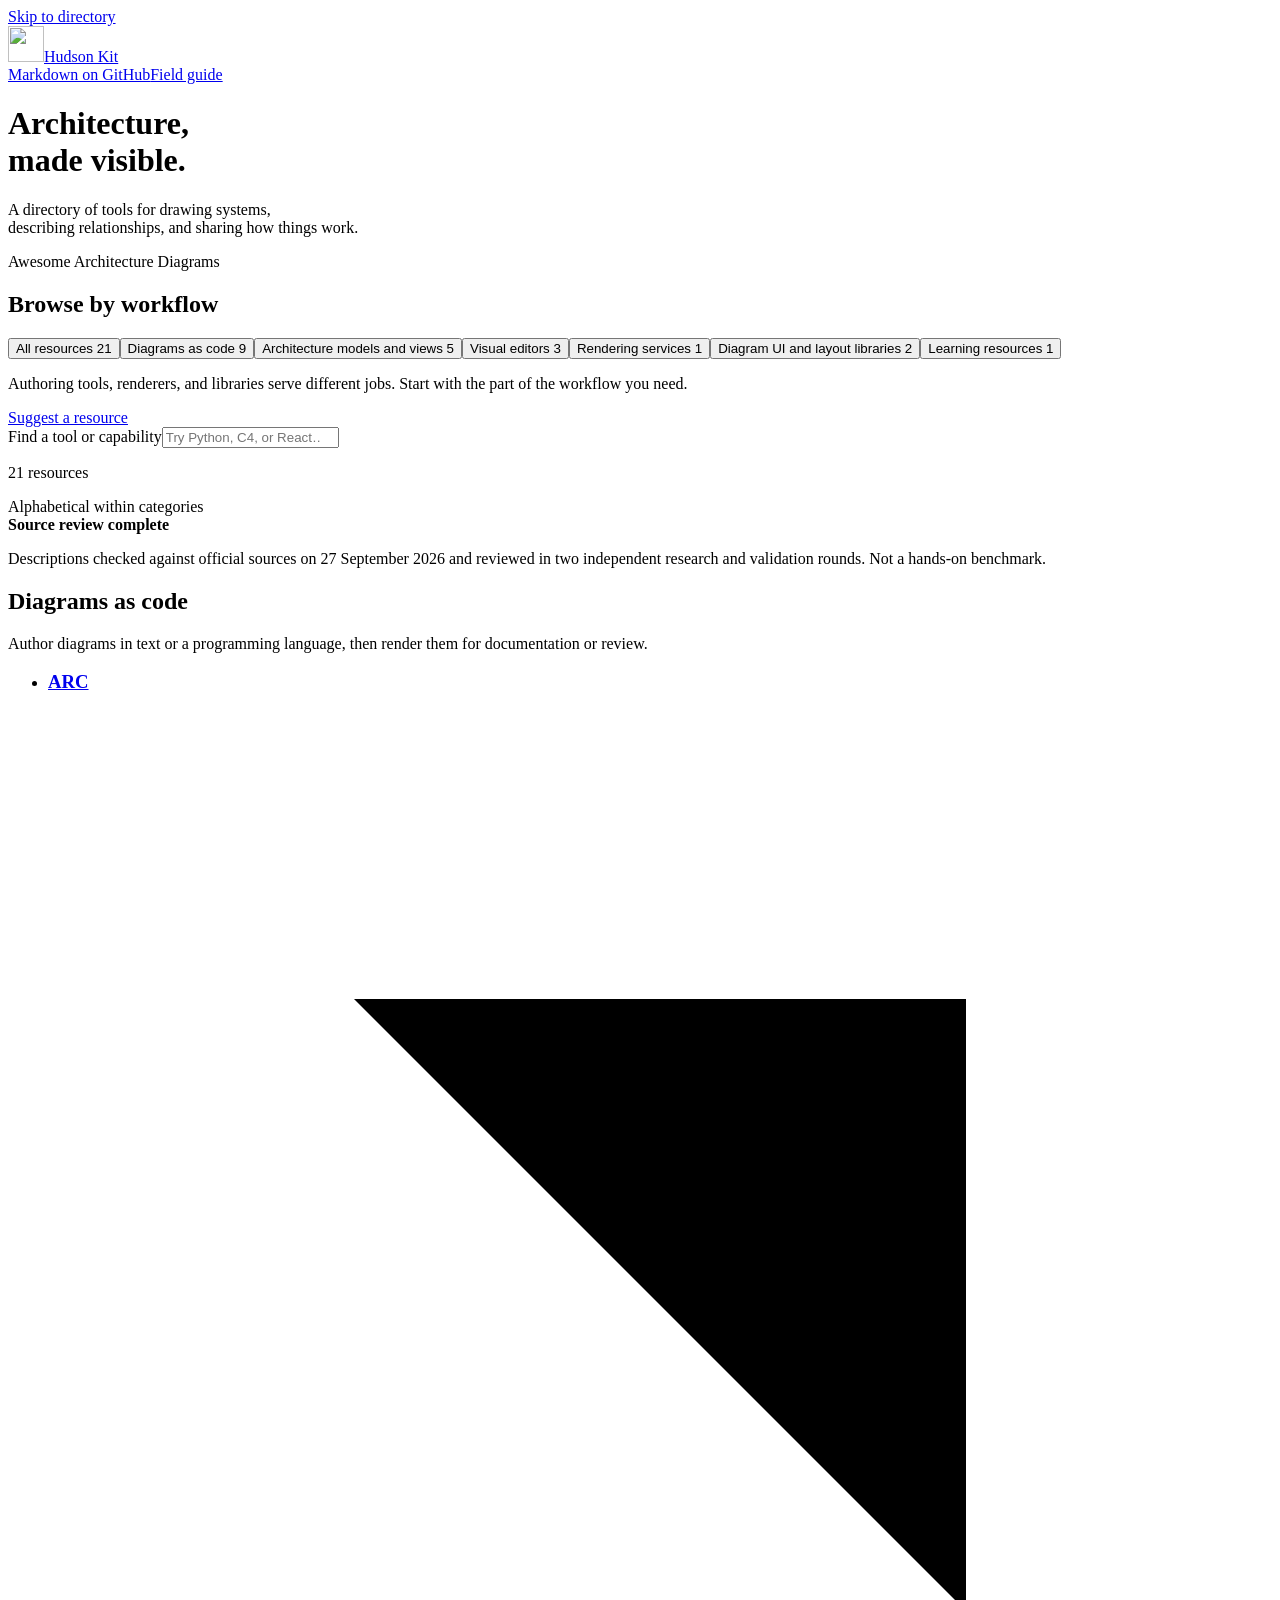
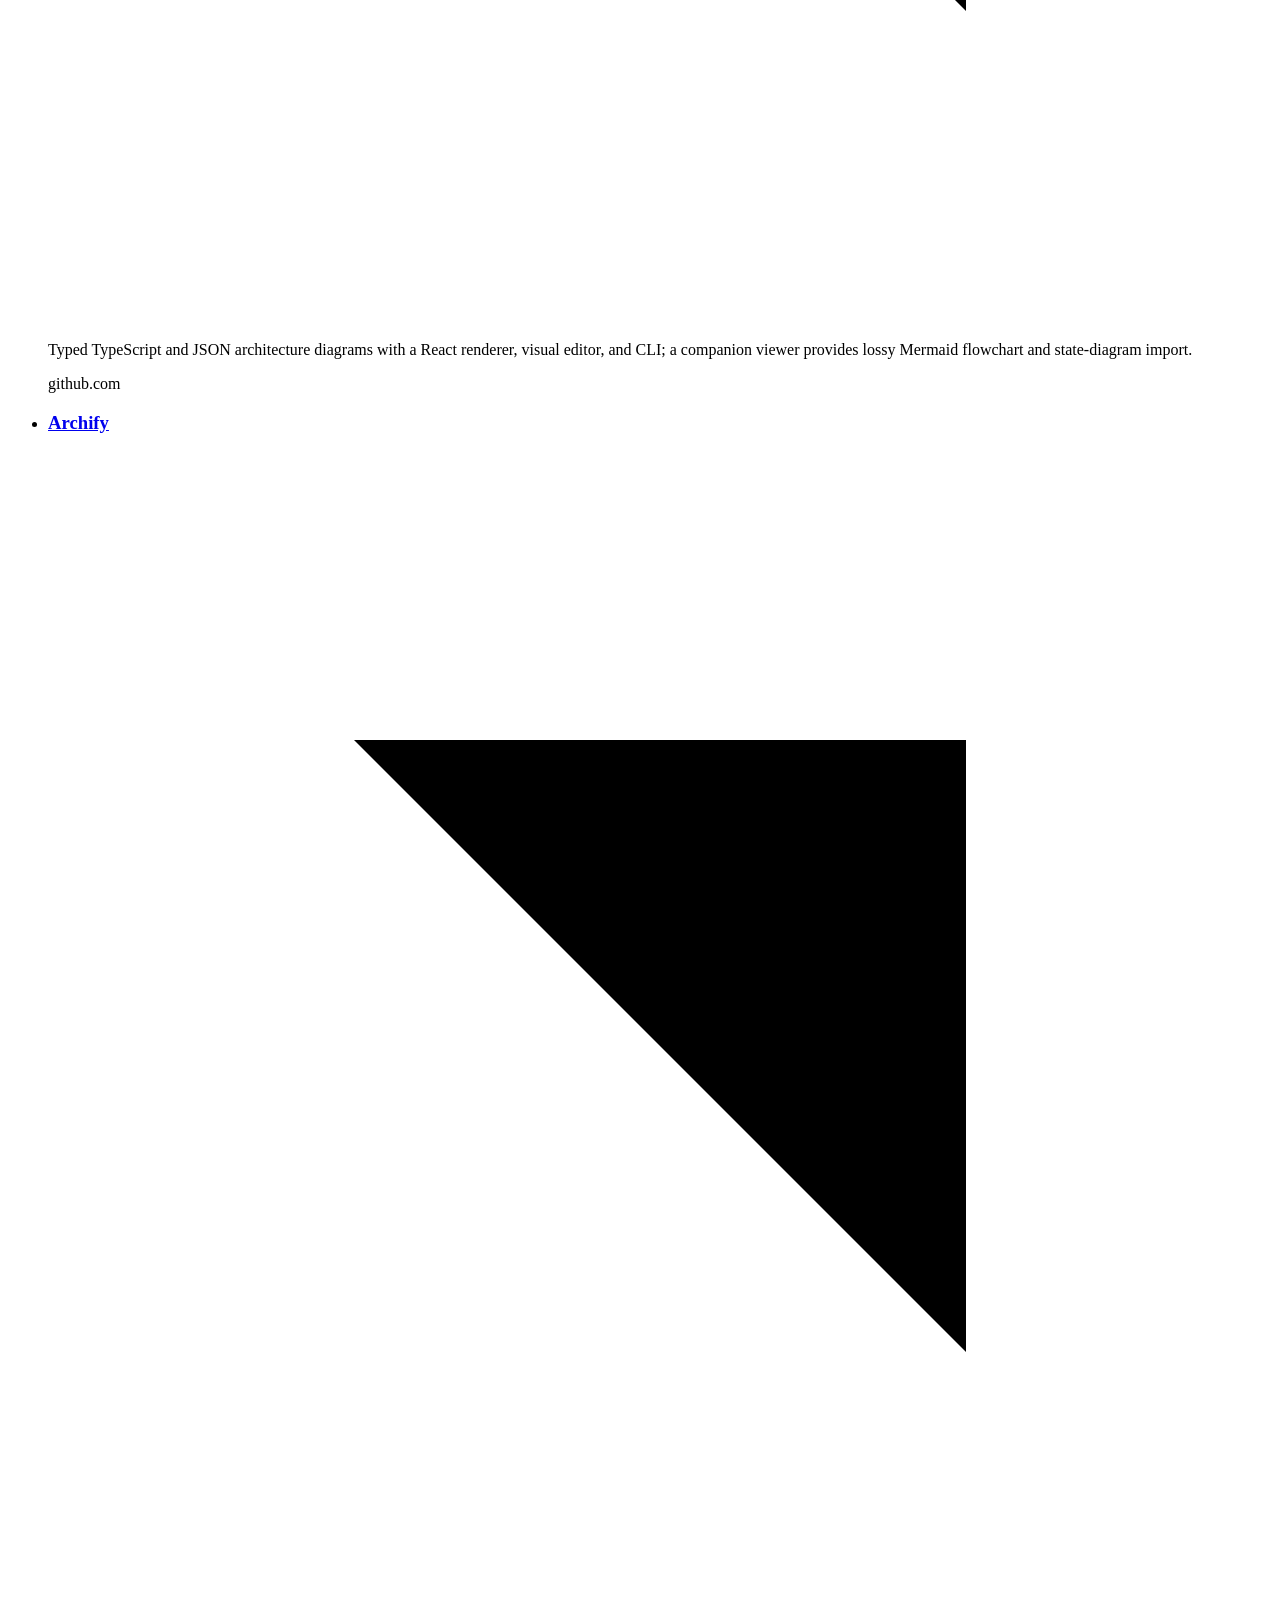
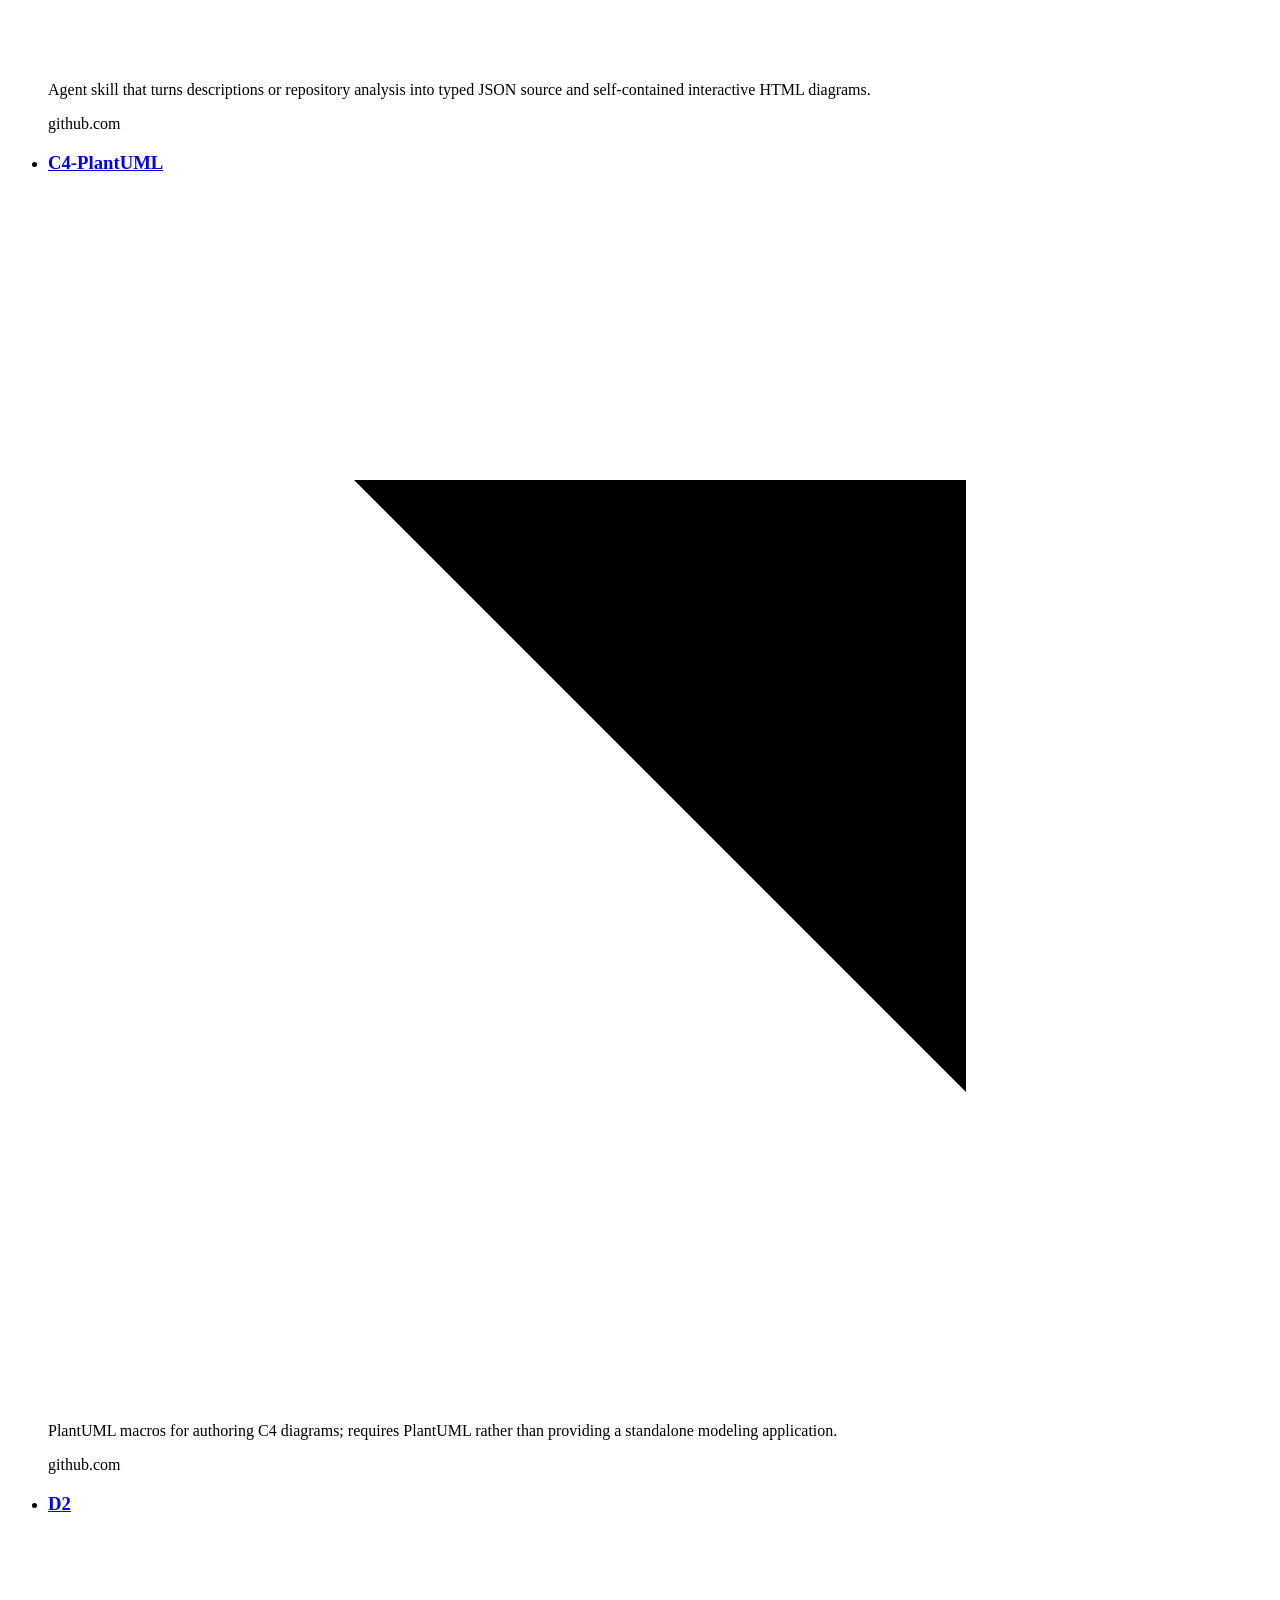
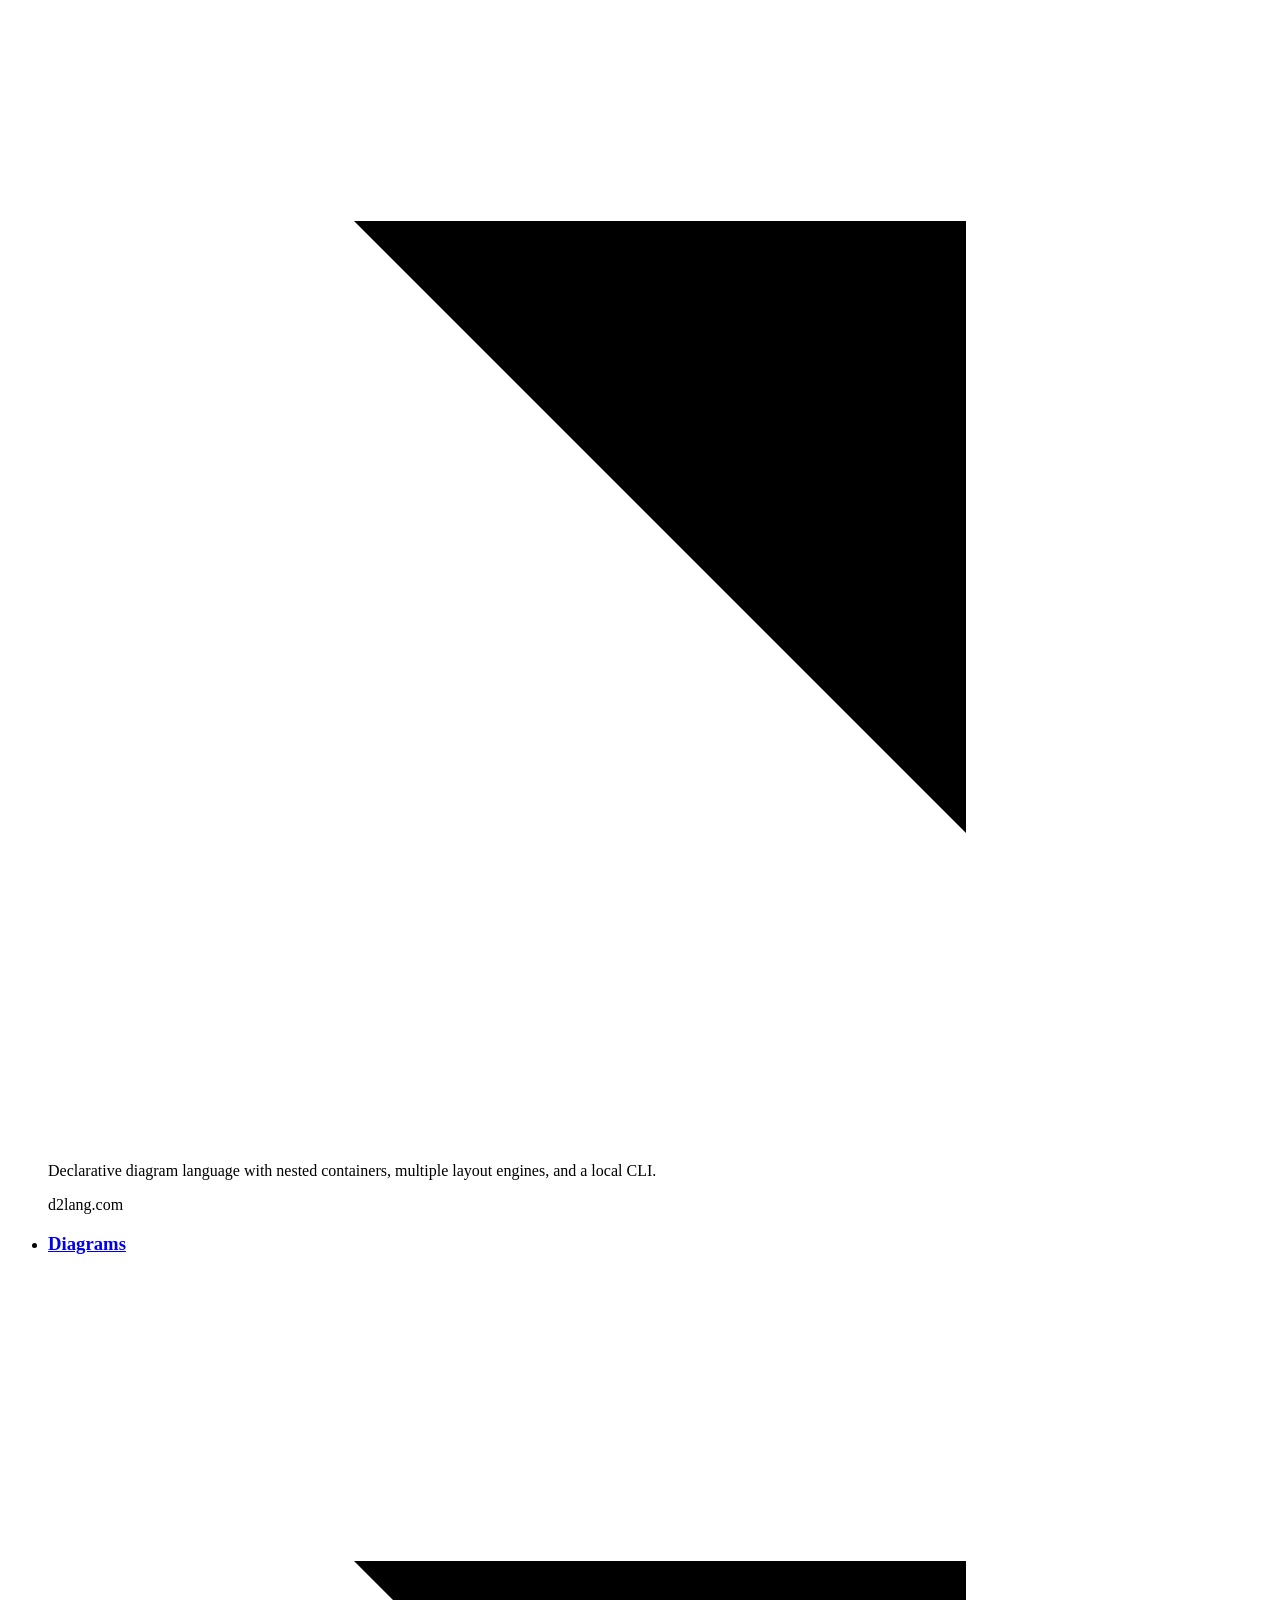
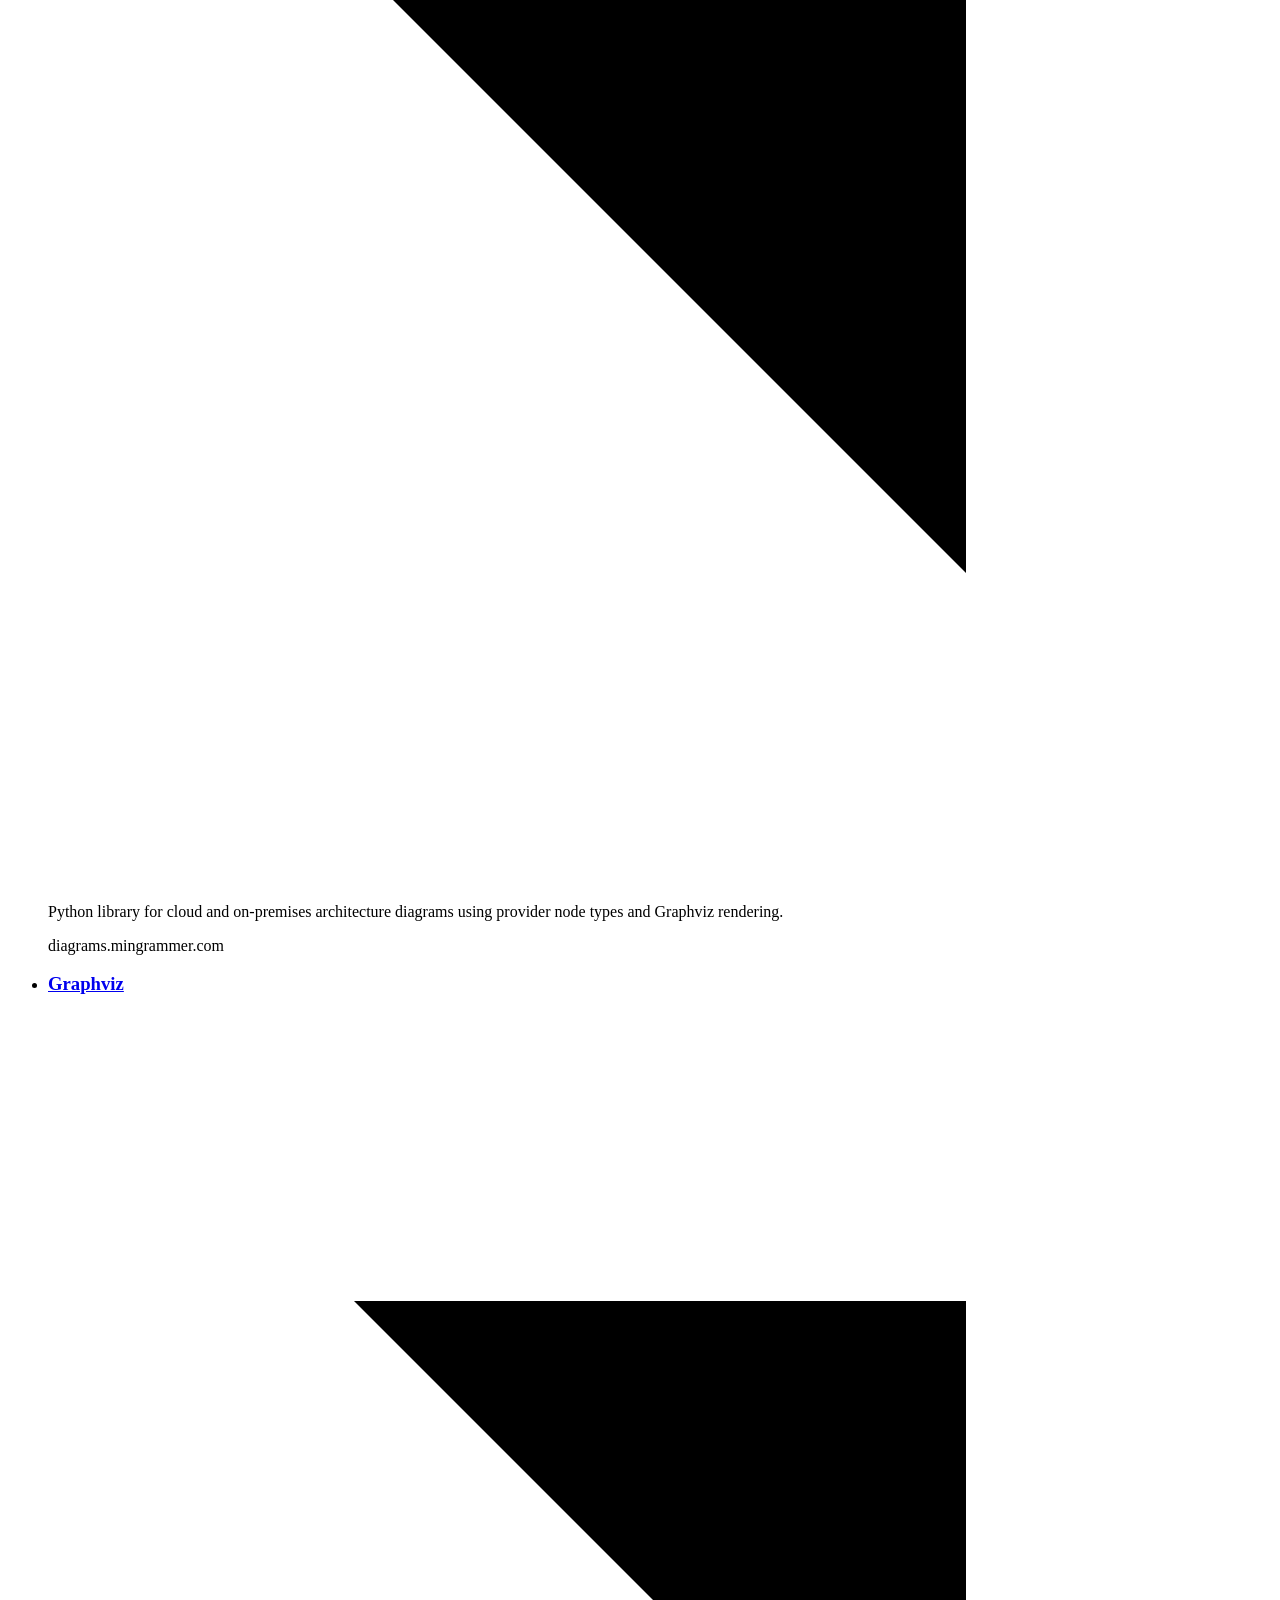
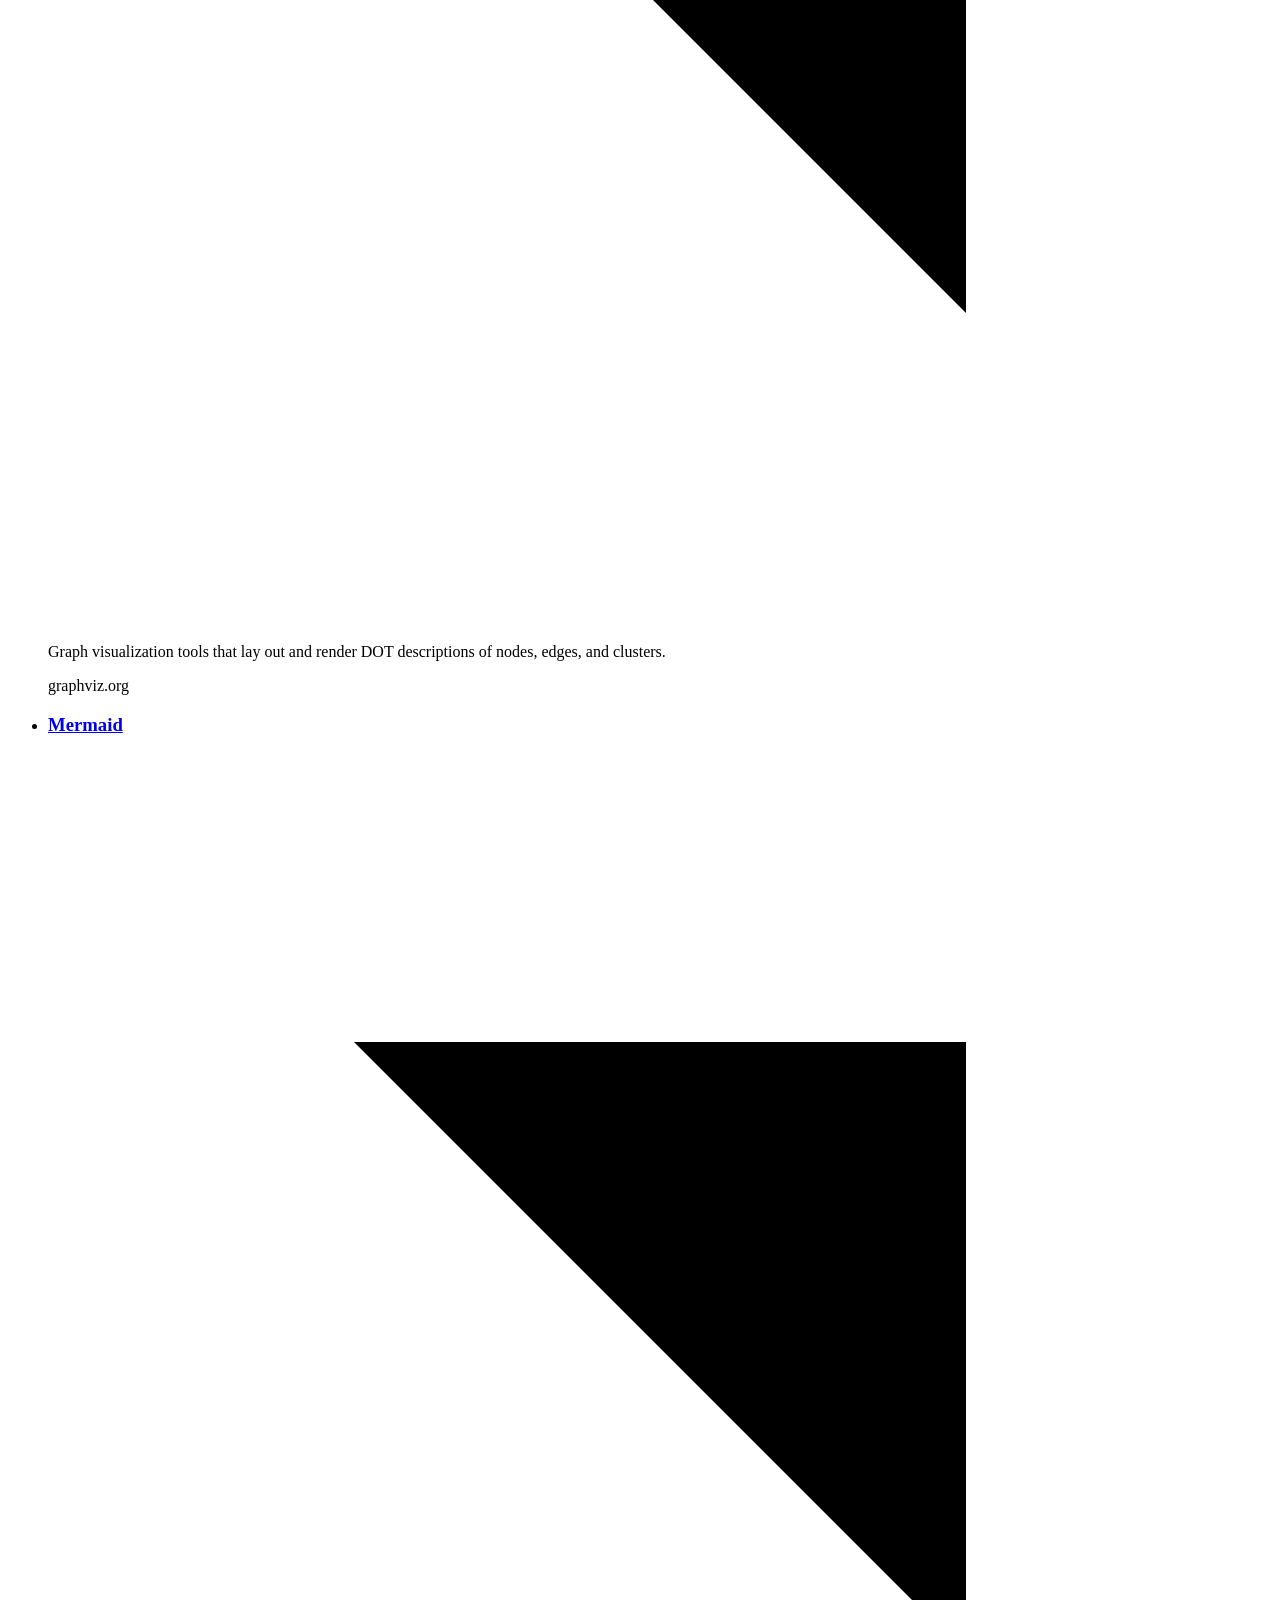
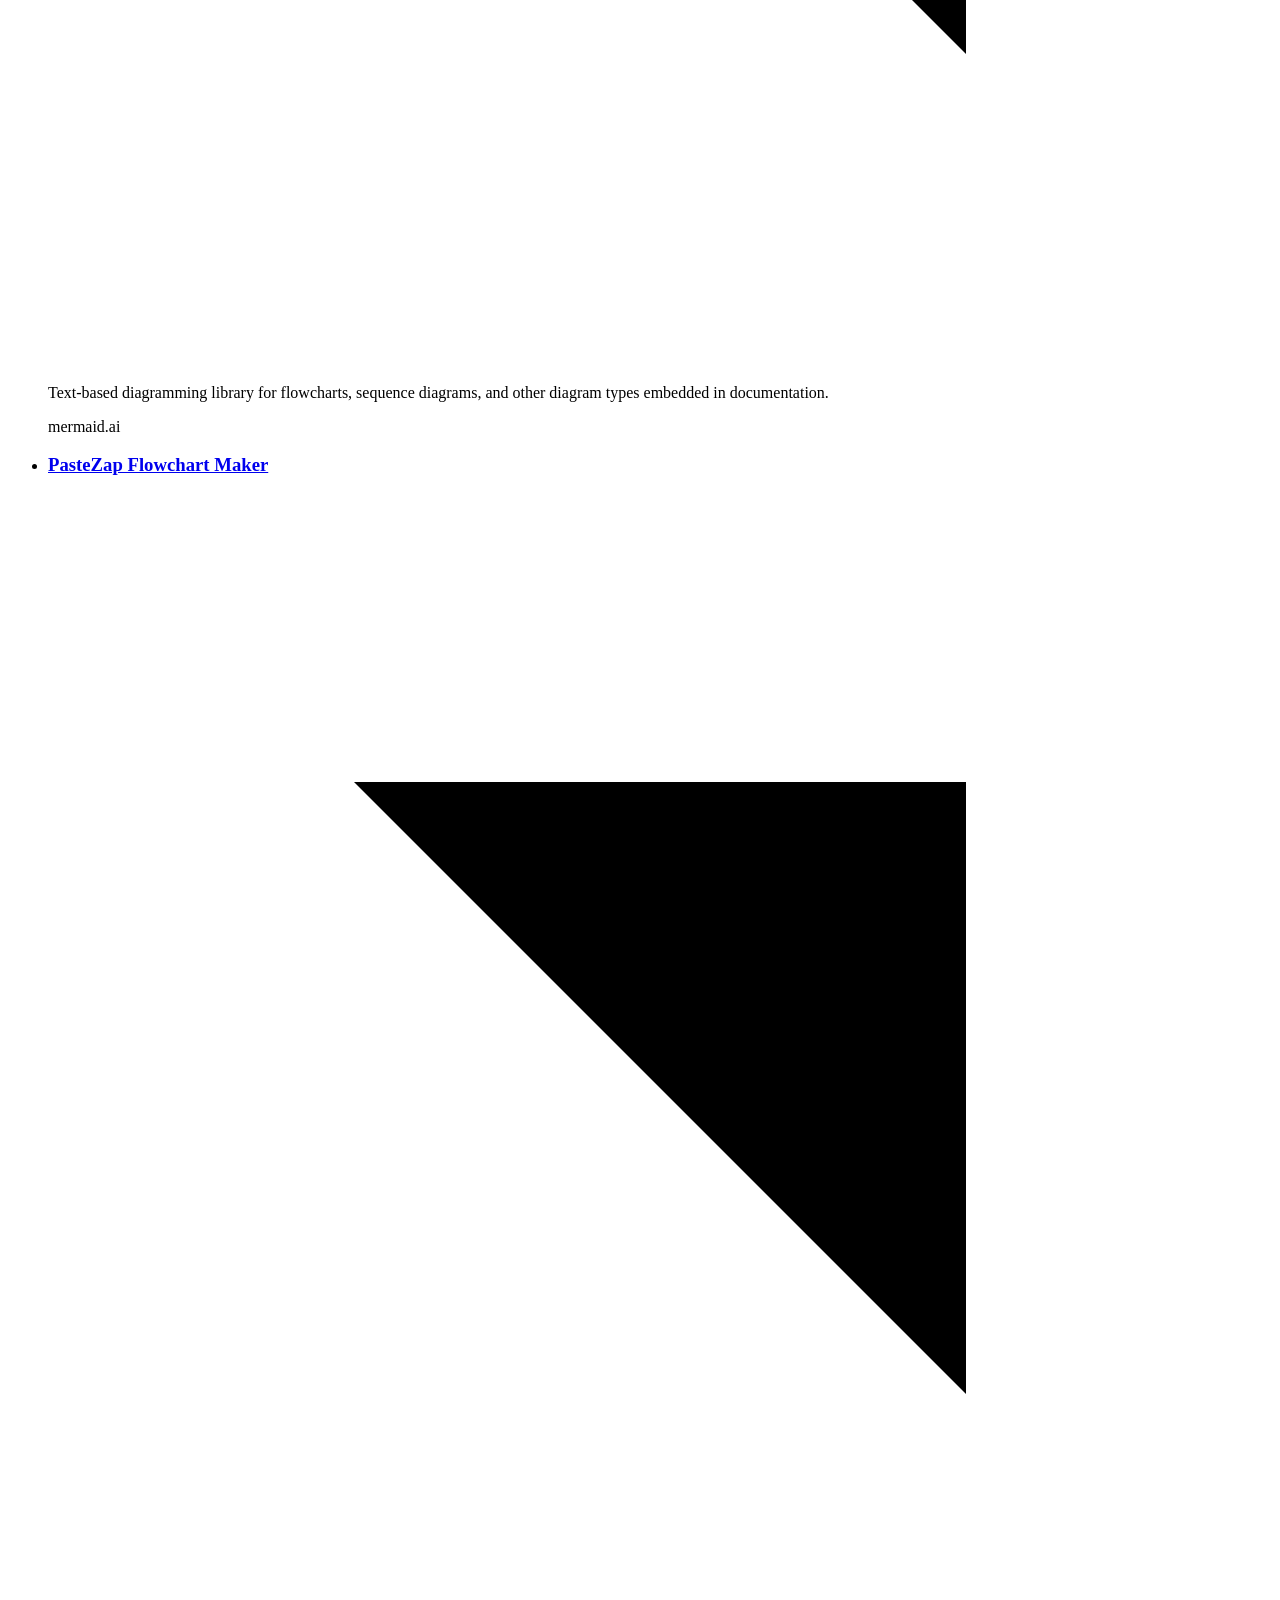
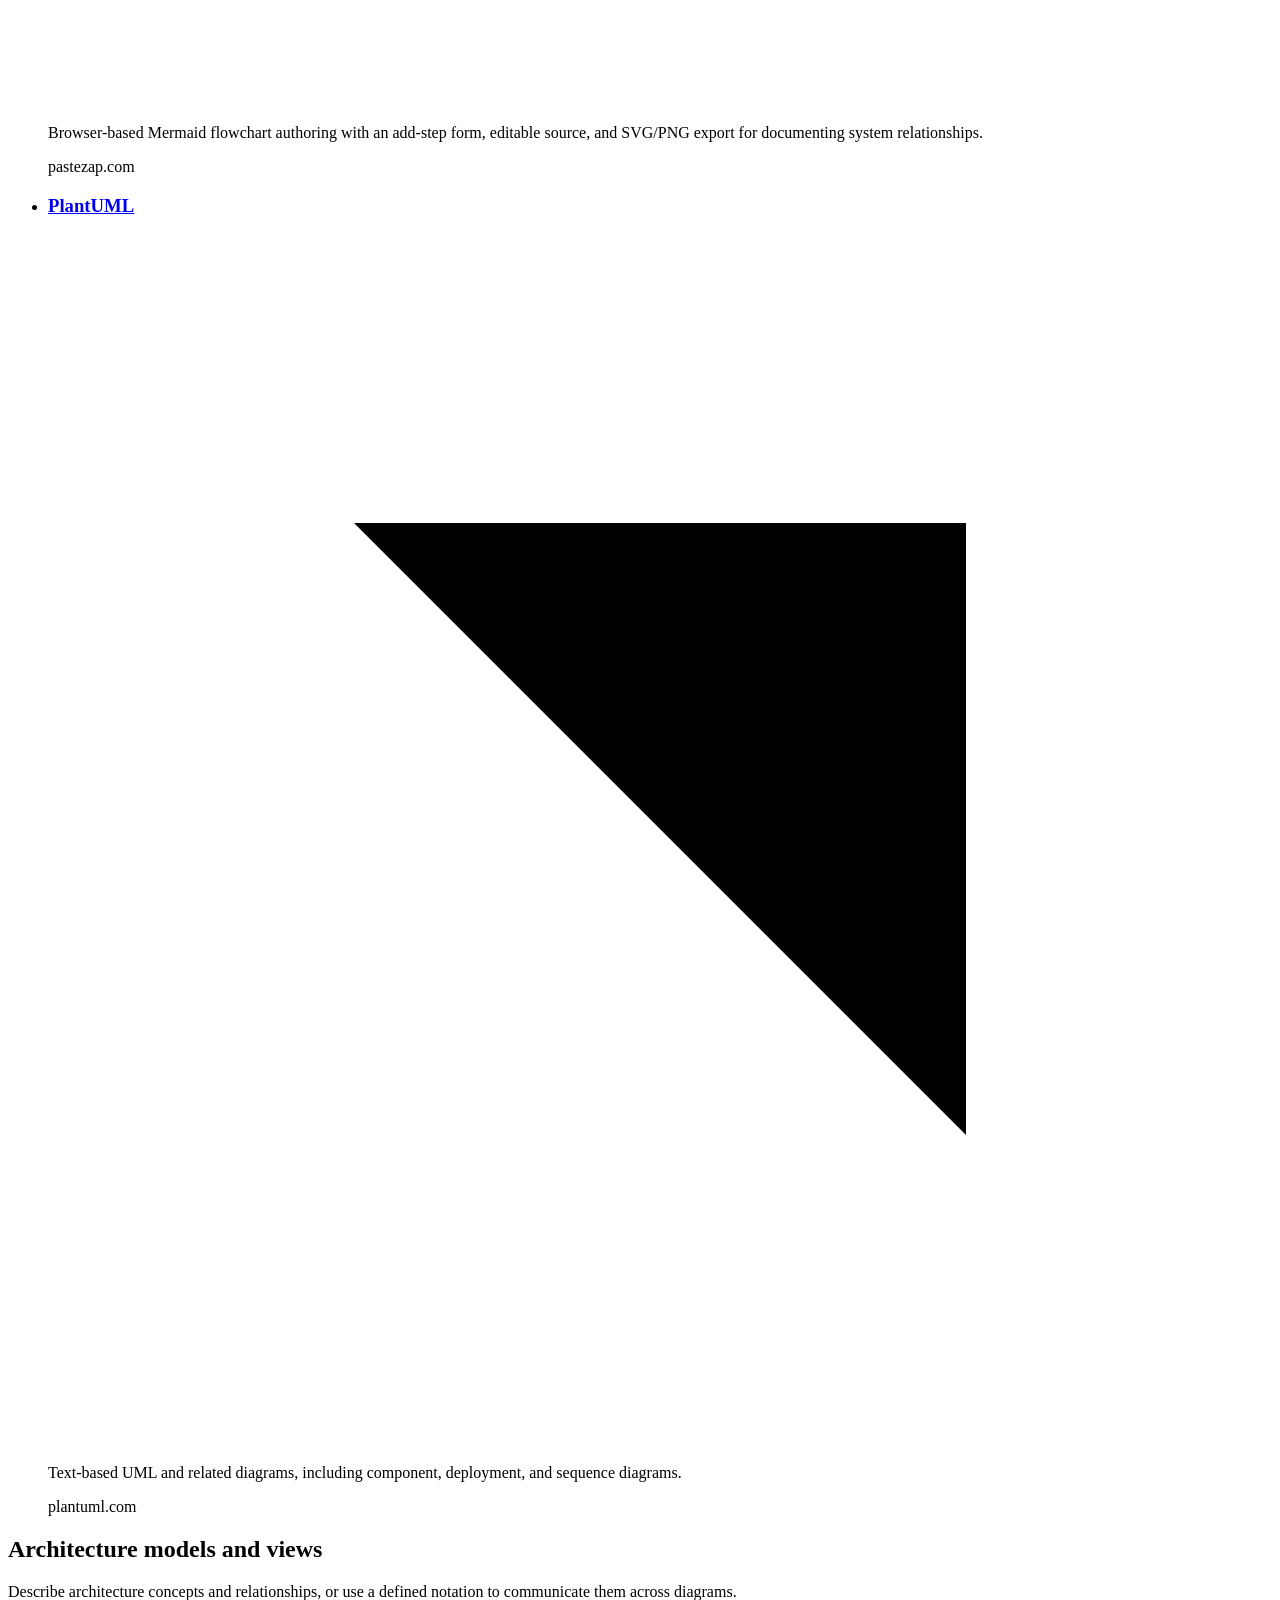
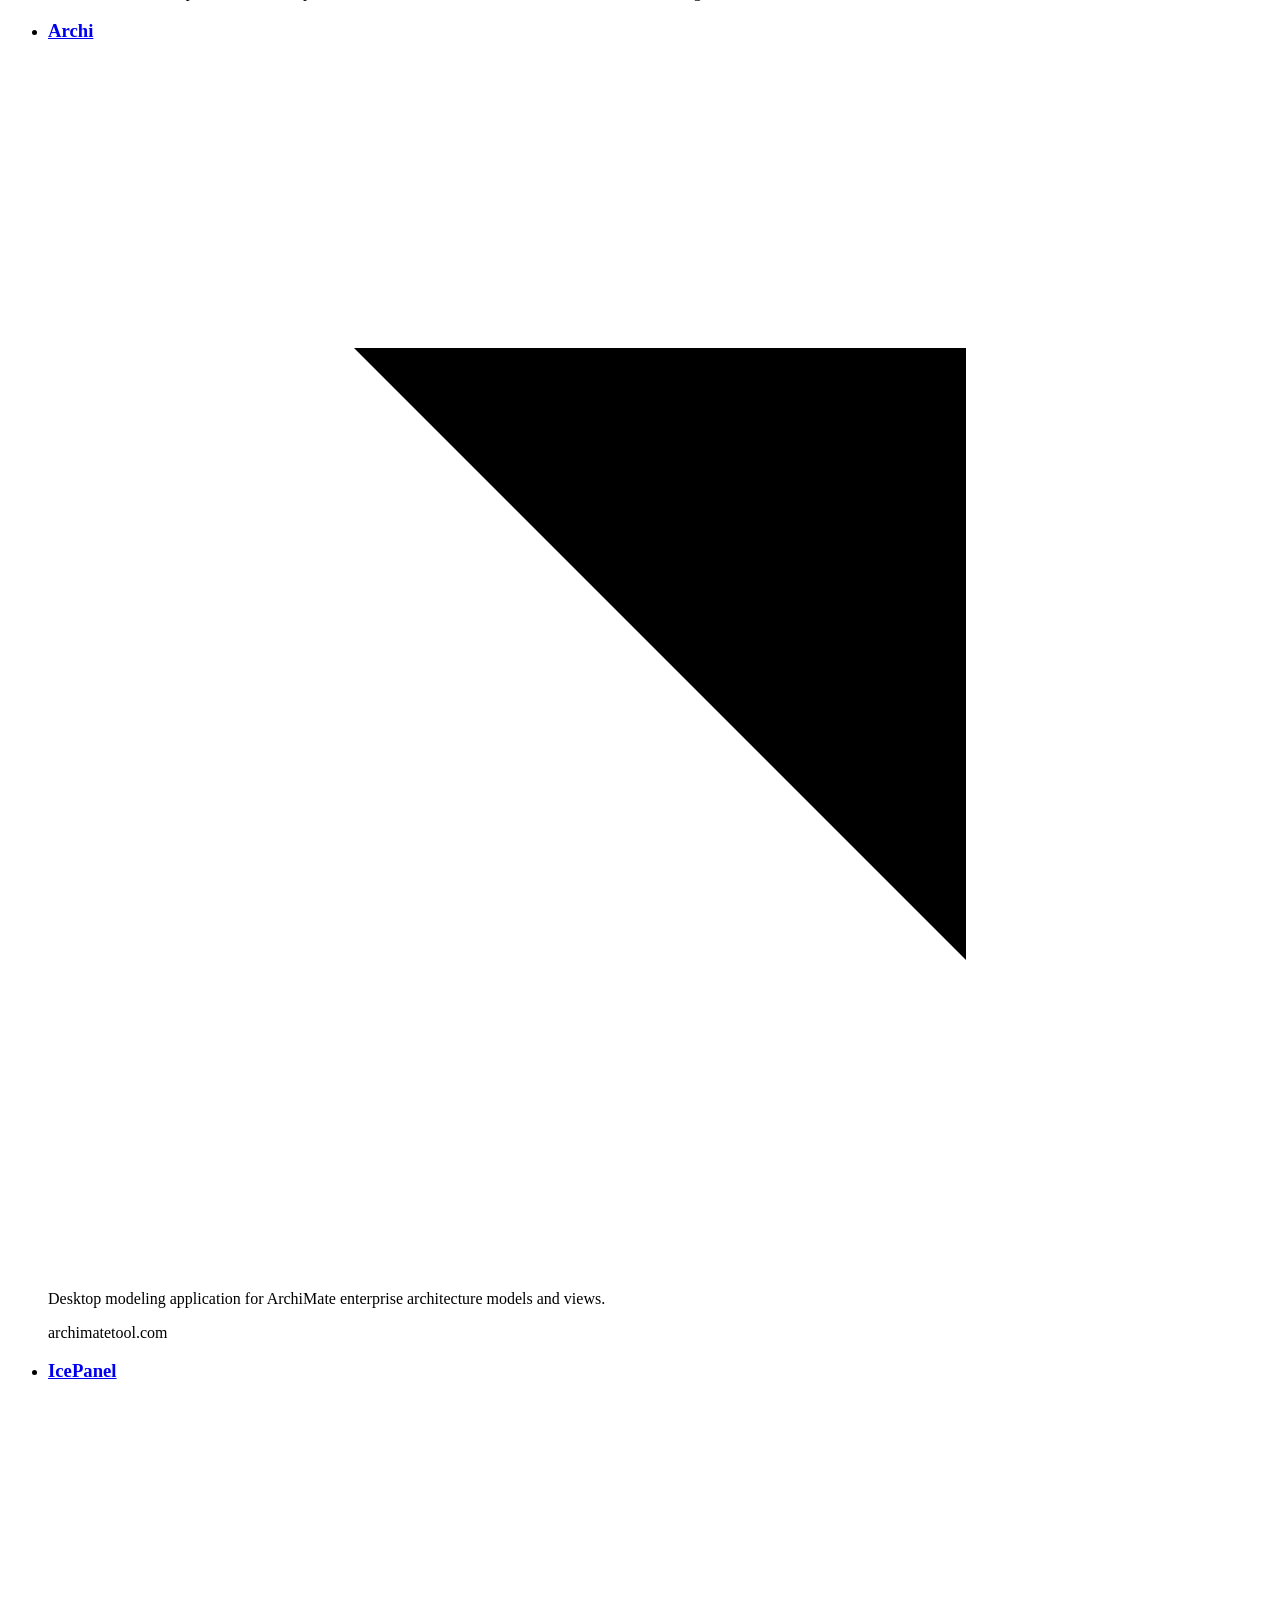
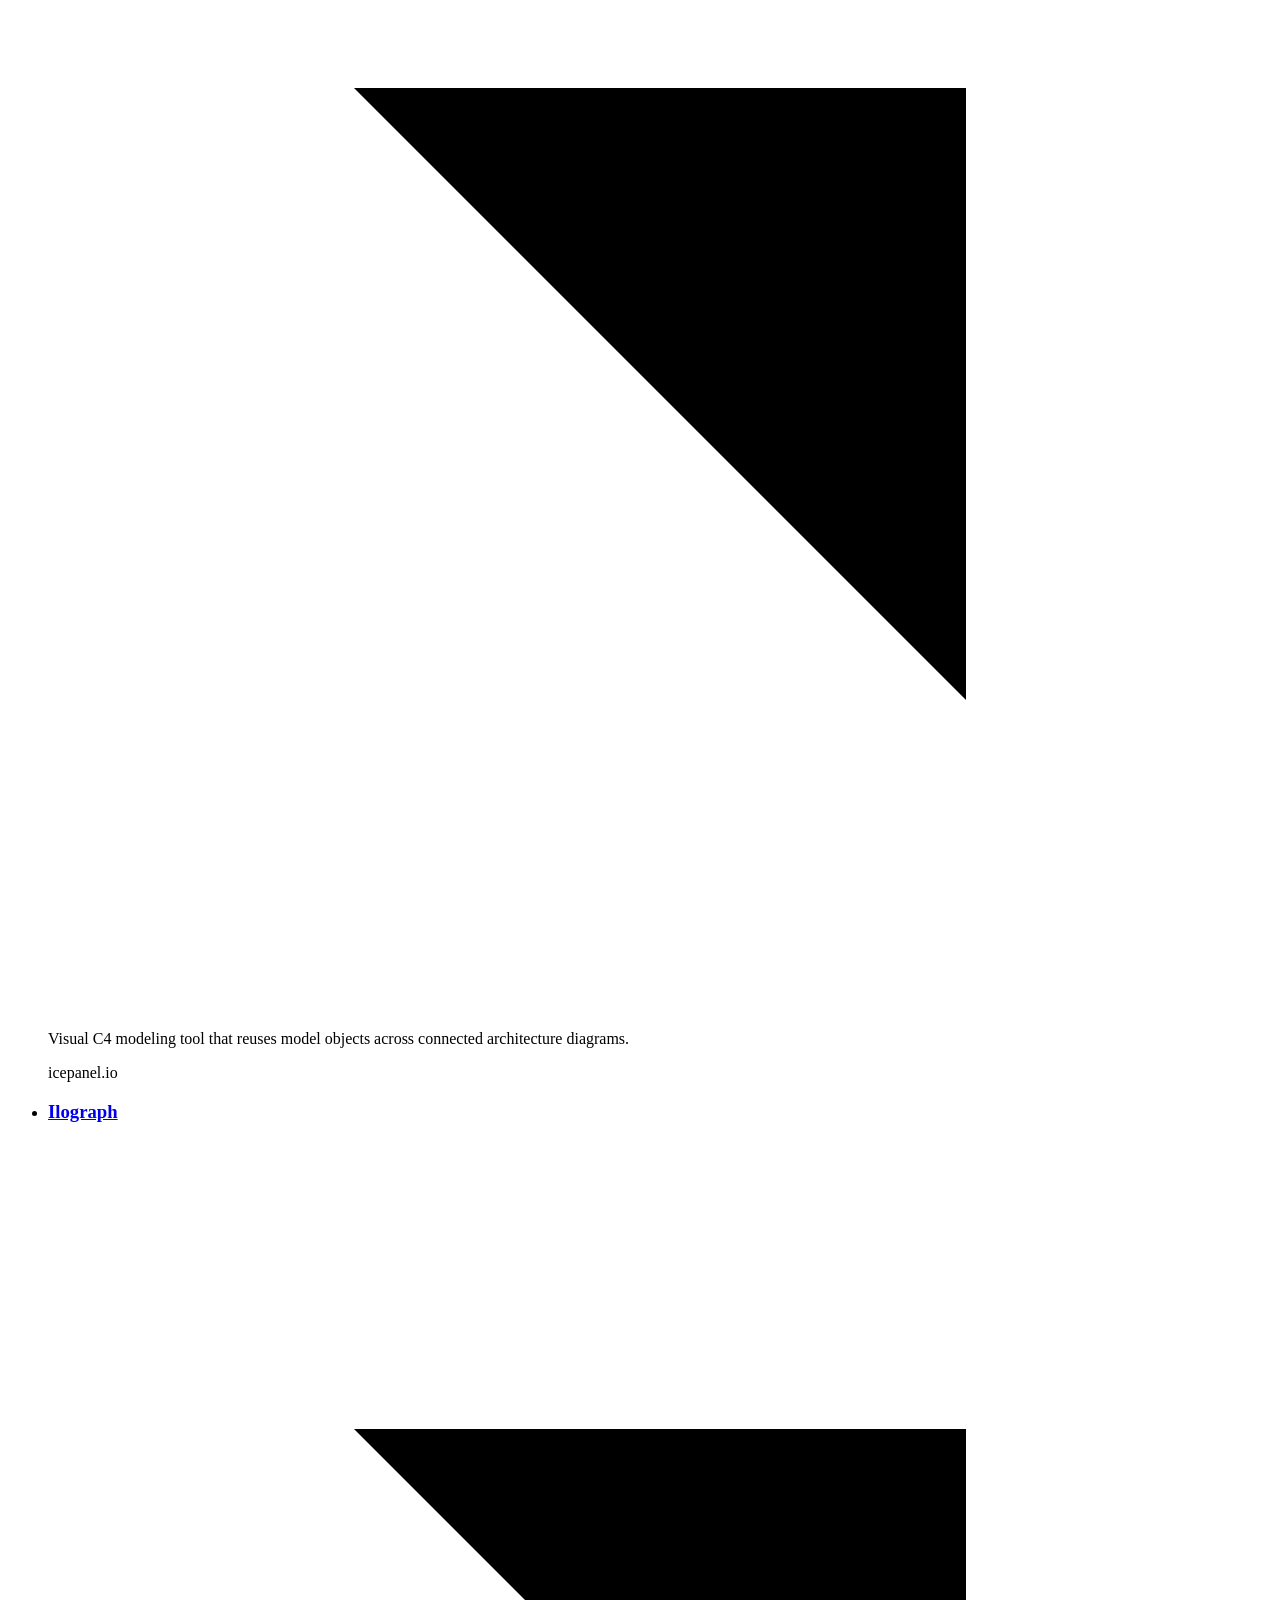
==== site/index.html @ 14f294d3 "Merge 02d3df01758b6c1fc222b7f26c52b82dbe3665da into c19b5e7b88c493509d0d49128a0ead3cb787a2bc" ====
<!doctype html><html lang="en"><head><meta charset="utf-8"><meta name="viewport" content="width=device-width,initial-scale=1"><meta name="description" content="A curated directory of software architecture diagram tools, modeling systems, renderers, and libraries."><title>Awesome Architecture Diagrams · Hudson Kit</title><link rel="icon" href="mark.svg" type="image/svg+xml"><link rel="stylesheet" href="style.css"><script src="app.js" defer></script></head><body>
<a class="skip" href="#directory">Skip to directory</a><header class="masthead"><nav aria-label="Site"><a class="brand" href="https://hudsonkit.com"><img src="mark.svg" width="36" height="36" alt="">Hudson Kit</a><div><a href="https://github.com/hudsonkit/awesome-architecture-diagrams">Markdown on GitHub</a><a href="#field-guide">Field guide</a></div></nav><div class="intro"><h1>Architecture,<br>made visible.</h1><div><p>A directory of tools for drawing systems,<br class="wide-only"> describing relationships, and sharing how things work.</p><p class="intro-note">Awesome Architecture Diagrams</p></div></div></header>
<div class="workspace"><aside><h2>Browse by workflow</h2><nav id="filters" aria-label="Directory categories"><button aria-pressed="true" data-filter="all">All resources <span>21</span></button><button aria-pressed="false" data-filter="diagrams-as-code">Diagrams as code <span>9</span></button><button aria-pressed="false" data-filter="architecture-models-and-views">Architecture models and views <span>5</span></button><button aria-pressed="false" data-filter="visual-editors">Visual editors <span>3</span></button><button aria-pressed="false" data-filter="rendering-services">Rendering services <span>1</span></button><button aria-pressed="false" data-filter="diagram-ui-and-layout-libraries">Diagram UI and layout libraries <span>2</span></button><button aria-pressed="false" data-filter="learning-resources">Learning resources <span>1</span></button></nav><p class="aside-note">Authoring tools, renderers, and libraries serve different jobs. Start with the part of the workflow you need.</p><a class="contribute" href="https://github.com/hudsonkit/awesome-architecture-diagrams/blob/main/CONTRIBUTING.md">Suggest a resource</a></aside>
<main id="directory"><div class="search-row"><div><label for="search">Find a tool or capability</label><input id="search" type="search" placeholder="Try Python, C4, or React…" autocomplete="off"></div><button id="reset" hidden>Clear filters</button></div><div class="results-line"><p id="results" role="status" aria-live="polite">21 resources</p><span>Alphabetical within categories</span></div><div class="review-notice"><strong>Source review complete</strong><p>Descriptions checked against official sources on 27 September 2026 and reviewed in two independent research and validation rounds. Not a hands-on benchmark.</p></div><div id="empty" hidden><h2>No matching resources</h2><p>Try a broader term or clear your filters to browse the full directory.</p></div><section class="category" id="diagrams-as-code" data-category="diagrams-as-code"><header class="section-heading"><h2>Diagrams as code</h2><p>Author diagrams in text or a programming language, then render them for documentation or review.</p></header><ul class="entries"><li class="entry" data-search="arc typed typescript and json architecture diagrams with a react renderer, visual editor, and cli; a companion viewer provides lossy mermaid flowchart and state-diagram import."><h3><a href="https://github.com/arach/arc">ARC<svg aria-hidden="true" viewBox="0 0 24 24"><path d="M6 18 18 6M6 6h12v12"/></svg></a></h3><p>Typed TypeScript and JSON architecture diagrams with a React renderer, visual editor, and CLI; a companion viewer provides lossy Mermaid flowchart and state-diagram import.</p><span class="source">github.com</span></li><li class="entry" data-search="archify agent skill that turns descriptions or repository analysis into typed json source and self-contained interactive html diagrams."><h3><a href="https://github.com/tt-a1i/archify">Archify<svg aria-hidden="true" viewBox="0 0 24 24"><path d="M6 18 18 6M6 6h12v12"/></svg></a></h3><p>Agent skill that turns descriptions or repository analysis into typed JSON source and self-contained interactive HTML diagrams.</p><span class="source">github.com</span></li><li class="entry" data-search="c4-plantuml plantuml macros for authoring c4 diagrams; requires plantuml rather than providing a standalone modeling application."><h3><a href="https://github.com/plantuml-stdlib/C4-PlantUML">C4-PlantUML<svg aria-hidden="true" viewBox="0 0 24 24"><path d="M6 18 18 6M6 6h12v12"/></svg></a></h3><p>PlantUML macros for authoring C4 diagrams; requires PlantUML rather than providing a standalone modeling application.</p><span class="source">github.com</span></li><li class="entry" data-search="d2 declarative diagram language with nested containers, multiple layout engines, and a local cli."><h3><a href="https://d2lang.com/">D2<svg aria-hidden="true" viewBox="0 0 24 24"><path d="M6 18 18 6M6 6h12v12"/></svg></a></h3><p>Declarative diagram language with nested containers, multiple layout engines, and a local CLI.</p><span class="source">d2lang.com</span></li><li class="entry" data-search="diagrams python library for cloud and on-premises architecture diagrams using provider node types and graphviz rendering."><h3><a href="https://diagrams.mingrammer.com/">Diagrams<svg aria-hidden="true" viewBox="0 0 24 24"><path d="M6 18 18 6M6 6h12v12"/></svg></a></h3><p>Python library for cloud and on-premises architecture diagrams using provider node types and Graphviz rendering.</p><span class="source">diagrams.mingrammer.com</span></li><li class="entry" data-search="graphviz graph visualization tools that lay out and render dot descriptions of nodes, edges, and clusters."><h3><a href="https://graphviz.org/">Graphviz<svg aria-hidden="true" viewBox="0 0 24 24"><path d="M6 18 18 6M6 6h12v12"/></svg></a></h3><p>Graph visualization tools that lay out and render DOT descriptions of nodes, edges, and clusters.</p><span class="source">graphviz.org</span></li><li class="entry" data-search="mermaid text-based diagramming library for flowcharts, sequence diagrams, and other diagram types embedded in documentation."><h3><a href="https://mermaid.ai/open-source/intro/">Mermaid<svg aria-hidden="true" viewBox="0 0 24 24"><path d="M6 18 18 6M6 6h12v12"/></svg></a></h3><p>Text-based diagramming library for flowcharts, sequence diagrams, and other diagram types embedded in documentation.</p><span class="source">mermaid.ai</span></li><li class="entry" data-search="pastezap flowchart maker browser-based mermaid flowchart authoring with an add-step form, editable source, and svg/png export for documenting system relationships."><h3><a href="https://pastezap.com/tools/flowchart-maker/">PasteZap Flowchart Maker<svg aria-hidden="true" viewBox="0 0 24 24"><path d="M6 18 18 6M6 6h12v12"/></svg></a></h3><p>Browser-based Mermaid flowchart authoring with an add-step form, editable source, and SVG/PNG export for documenting system relationships.</p><span class="source">pastezap.com</span></li><li class="entry" data-search="plantuml text-based uml and related diagrams, including component, deployment, and sequence diagrams."><h3><a href="https://plantuml.com/">PlantUML<svg aria-hidden="true" viewBox="0 0 24 24"><path d="M6 18 18 6M6 6h12v12"/></svg></a></h3><p>Text-based UML and related diagrams, including component, deployment, and sequence diagrams.</p><span class="source">plantuml.com</span></li></ul></section><section class="category" id="architecture-models-and-views" data-category="architecture-models-and-views"><header class="section-heading"><h2>Architecture models and views</h2><p>Describe architecture concepts and relationships, or use a defined notation to communicate them across diagrams.</p></header><ul class="entries"><li class="entry" data-search="archi desktop modeling application for archimate enterprise architecture models and views."><h3><a href="https://www.archimatetool.com/">Archi<svg aria-hidden="true" viewBox="0 0 24 24"><path d="M6 18 18 6M6 6h12v12"/></svg></a></h3><p>Desktop modeling application for ArchiMate enterprise architecture models and views.</p><span class="source">archimatetool.com</span></li><li class="entry" data-search="icepanel visual c4 modeling tool that reuses model objects across connected architecture diagrams."><h3><a href="https://icepanel.io/">IcePanel<svg aria-hidden="true" viewBox="0 0 24 24"><path d="M6 18 18 6M6 6h12v12"/></svg></a></h3><p>Visual C4 modeling tool that reuses model objects across connected architecture diagrams.</p><span class="source">icepanel.io</span></li><li class="entry" data-search="ilograph model-based, interactive system diagrams with automatic layouts and zoomable views of components and flows."><h3><a href="https://www.ilograph.com/">Ilograph<svg aria-hidden="true" viewBox="0 0 24 24"><path d="M6 18 18 6M6 6h12v12"/></svg></a></h3><p>Model-based, interactive system diagrams with automatic layouts and zoomable views of components and flows.</p><span class="source">ilograph.com</span></li><li class="entry" data-search="likec4 architecture dsl that generates interactive views from a shared model and supports embedding diagrams in applications and documentation."><h3><a href="https://likec4.dev/">LikeC4<svg aria-hidden="true" viewBox="0 0 24 24"><path d="M6 18 18 6M6 6h12v12"/></svg></a></h3><p>Architecture DSL that generates interactive views from a shared model and supports embedding diagrams in applications and documentation.</p><span class="source">likec4.dev</span></li><li class="entry" data-search="structurizr c4 models as code using structurizr dsl to create multiple architecture views from one model."><h3><a href="https://docs.structurizr.com/">Structurizr<svg aria-hidden="true" viewBox="0 0 24 24"><path d="M6 18 18 6M6 6h12v12"/></svg></a></h3><p>C4 models as code using Structurizr DSL to create multiple architecture views from one model.</p><span class="source">docs.structurizr.com</span></li></ul></section><section class="category" id="visual-editors" data-category="visual-editors"><header class="section-heading"><h2>Visual editors</h2><p>Draw and arrange diagrams directly. General-purpose editors are included when they support software architecture sketching or documentation.</p></header><ul class="entries"><li class="entry" data-search="draw.io visual diagram editor, also available at app.diagrams.net, with uml, network, and infrastructure shape libraries."><h3><a href="https://www.drawio.com/">draw.io<svg aria-hidden="true" viewBox="0 0 24 24"><path d="M6 18 18 6M6 6h12v12"/></svg></a></h3><p>Visual diagram editor, also available at app.diagrams.net, with UML, network, and infrastructure shape libraries.</p><span class="source">drawio.com</span></li><li class="entry" data-search="eraser technical diagramming workspace with a visual canvas, diagram-as-code authoring, and ai-assisted diagram generation."><h3><a href="https://docs.eraser.io/what-is-eraser">Eraser<svg aria-hidden="true" viewBox="0 0 24 24"><path d="M6 18 18 6M6 6h12v12"/></svg></a></h3><p>Technical diagramming workspace with a visual canvas, diagram-as-code authoring, and AI-assisted diagram generation.</p><span class="source">docs.eraser.io</span></li><li class="entry" data-search="excalidraw open-source whiteboard with a hand-drawn style for sketching systems and collaborating on early designs."><h3><a href="https://github.com/excalidraw/excalidraw">Excalidraw<svg aria-hidden="true" viewBox="0 0 24 24"><path d="M6 18 18 6M6 6h12v12"/></svg></a></h3><p>Open-source whiteboard with a hand-drawn style for sketching systems and collaborating on early designs.</p><span class="source">github.com</span></li></ul></section><section class="category" id="rendering-services" data-category="rendering-services"><header class="section-heading"><h2>Rendering services</h2><p>Convert existing diagram source into images through an API; the source language still defines the diagram.</p></header><ul class="entries"><li class="entry" data-search="kroki unified http rendering api for languages and tools including graphviz, mermaid, plantuml, and d2."><h3><a href="https://kroki.io/">Kroki<svg aria-hidden="true" viewBox="0 0 24 24"><path d="M6 18 18 6M6 6h12v12"/></svg></a></h3><p>Unified HTTP rendering API for languages and tools including Graphviz, Mermaid, PlantUML, and D2.</p><span class="source">kroki.io</span></li></ul></section><section class="category" id="diagram-ui-and-layout-libraries" data-category="diagram-ui-and-layout-libraries"><header class="section-heading"><h2>Diagram UI and layout libraries</h2><p>Building blocks for custom editors and viewers. These require application development.</p></header><ul class="entries"><li class="entry" data-search="elk.js javascript graph layout algorithms that compute element positions and edge routes. rendering and interaction are supplied by the consuming application."><h3><a href="https://github.com/kieler/elkjs">ELK.js<svg aria-hidden="true" viewBox="0 0 24 24"><path d="M6 18 18 6M6 6h12v12"/></svg></a></h3><p>JavaScript graph layout algorithms that compute element positions and edge routes. Rendering and interaction are supplied by the consuming application.</p><span class="source">github.com</span></li><li class="entry" data-search="react flow react components for interactive node-and-edge editors and viewers, with customizable nodes and edges; applications supply layout separately."><h3><a href="https://reactflow.dev/">React Flow<svg aria-hidden="true" viewBox="0 0 24 24"><path d="M6 18 18 6M6 6h12v12"/></svg></a></h3><p>React components for interactive node-and-edge editors and viewers, with customizable nodes and edges; applications supply layout separately.</p><span class="source">reactflow.dev</span></li></ul></section><section class="category" id="learning-resources" data-category="learning-resources"><header class="section-heading"><h2>Learning resources</h2><p>Methods and notation for communicating software architecture across levels of detail.</p></header><ul class="entries"><li class="entry" data-search="c4 model a framework for describing software architecture through system context, container, component, and code diagrams."><h3><a href="https://c4model.com/">C4 model<svg aria-hidden="true" viewBox="0 0 24 24"><path d="M6 18 18 6M6 6h12v12"/></svg></a></h3><p>A framework for describing software architecture through system context, container, component, and code diagrams.</p><span class="source">c4model.com</span></li></ul></section>
<section class="field-guide" id="field-guide"><h2>One architecture. Different tools.</h2><p>A hands-on Linux guide will compare the same system across freely installable diagram tools, with native source, exact versions and commands, rendered output, and failures retained.</p><p class="pending">Planned for a later phase — trials are deferred, and no hands-on results are published here.</p></section>
<footer><p>Curated by <a href="https://github.com/hudsonkit">Hudson Kit</a>. ARC is developed by the same maintainer. The same inclusion criteria apply to every entry. Placement is not a ranking.</p><p>This directory describes documented capabilities; it is not a hands-on benchmark. List content: <a href="https://creativecommons.org/publicdomain/zero/1.0/">CC0 1.0</a>. Linked projects keep their own licenses.</p></footer></main></div></body></html>
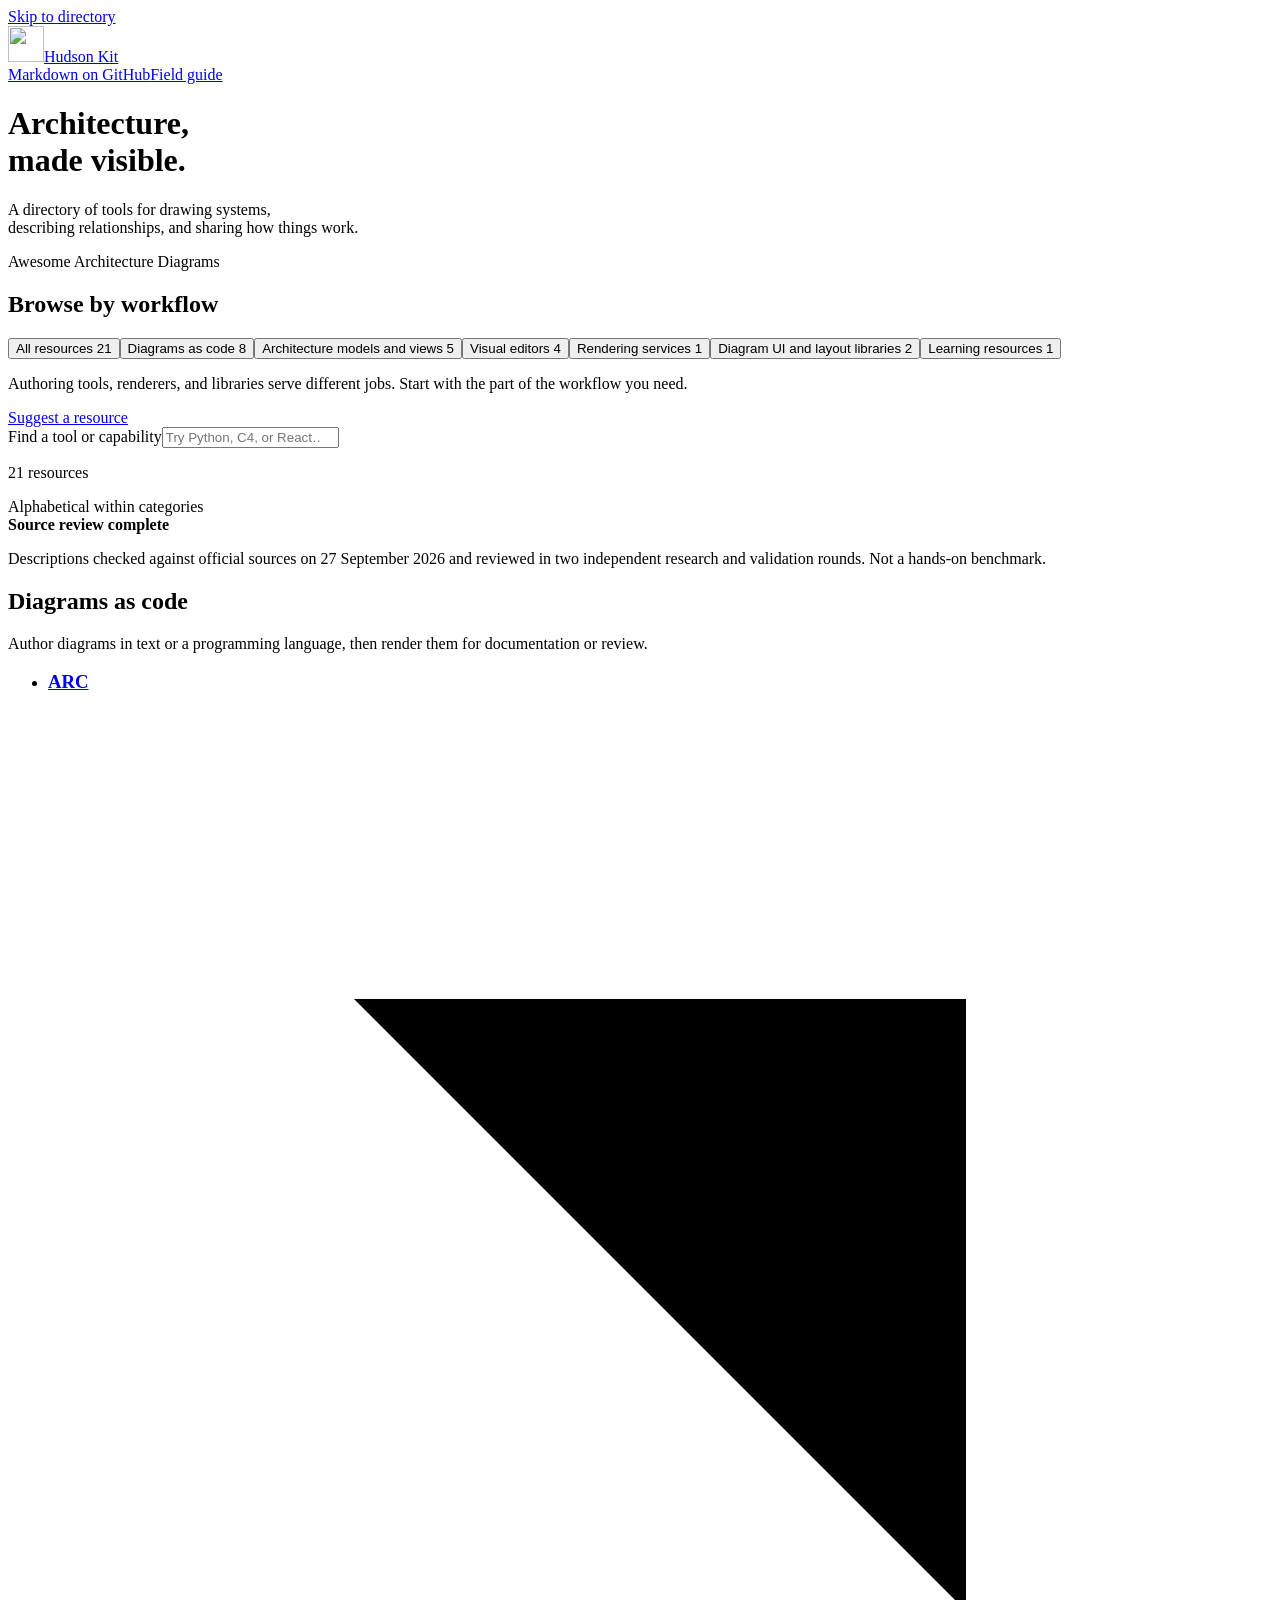
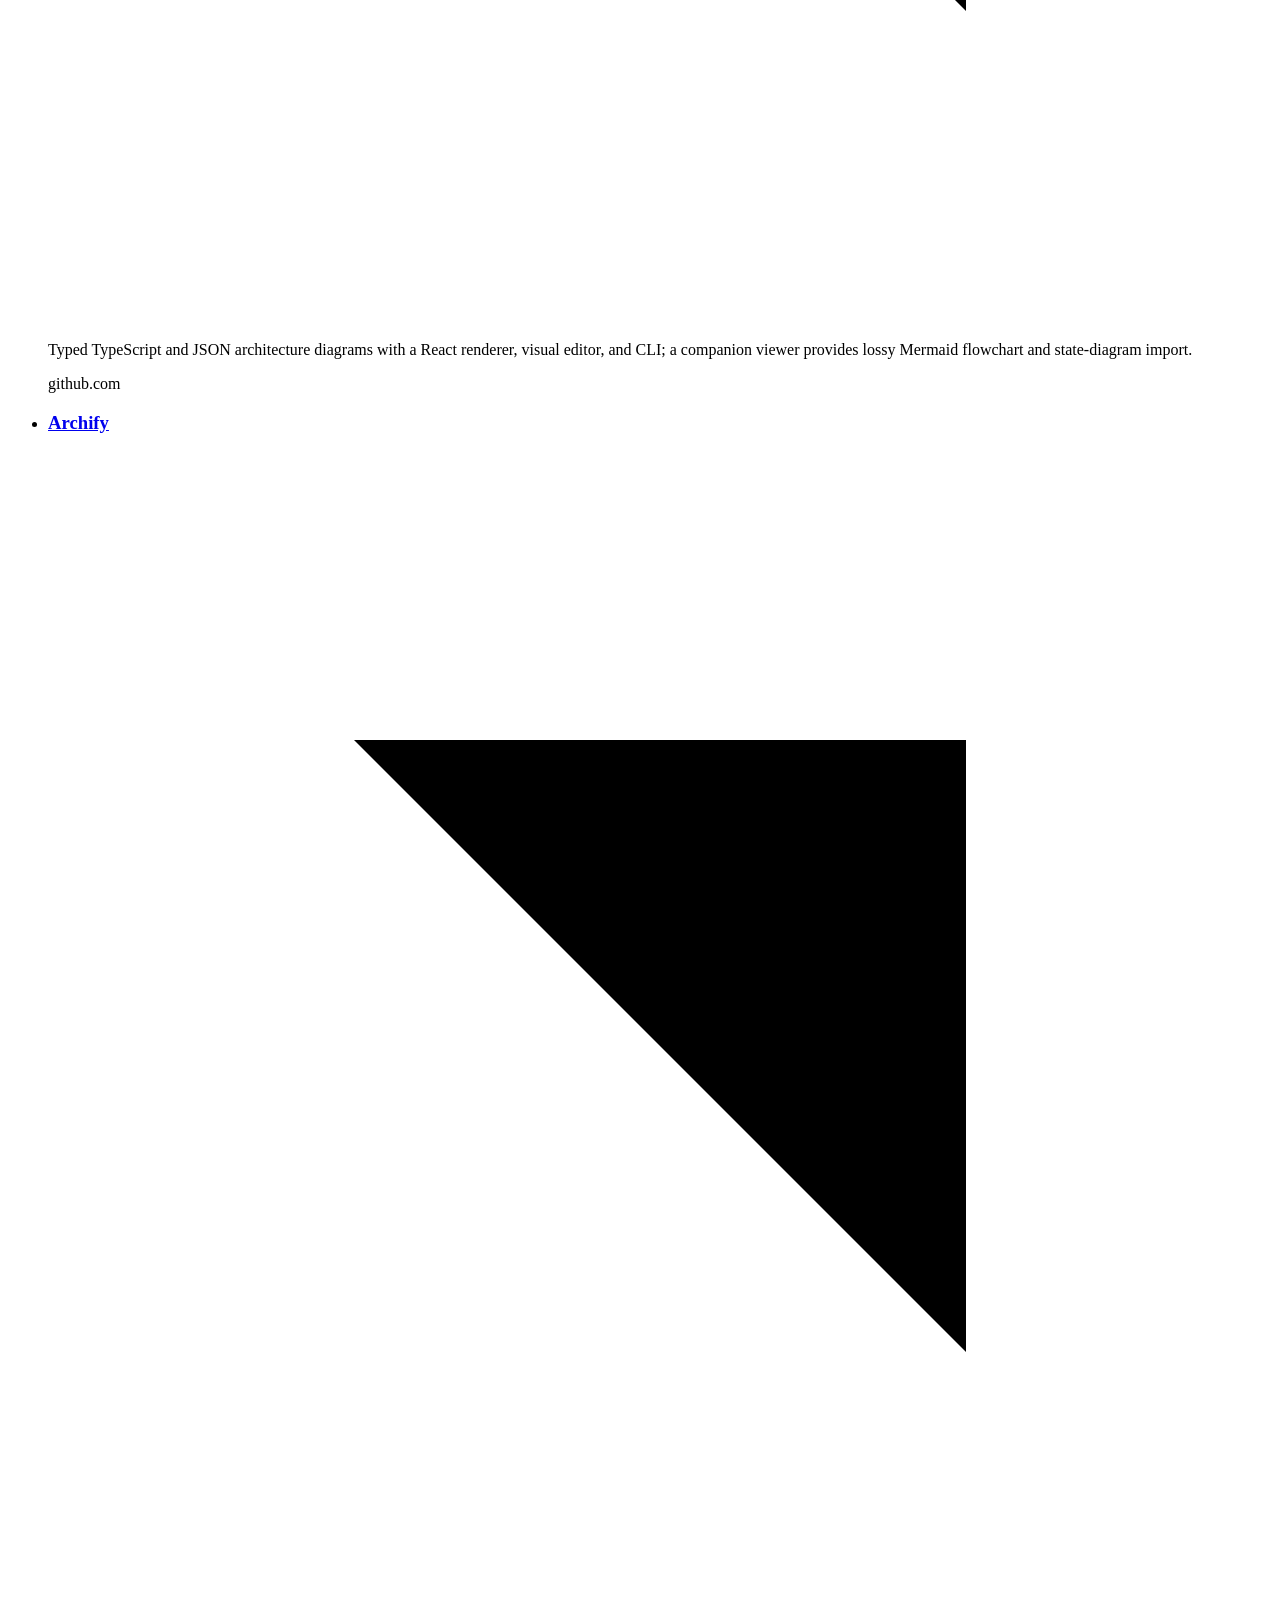
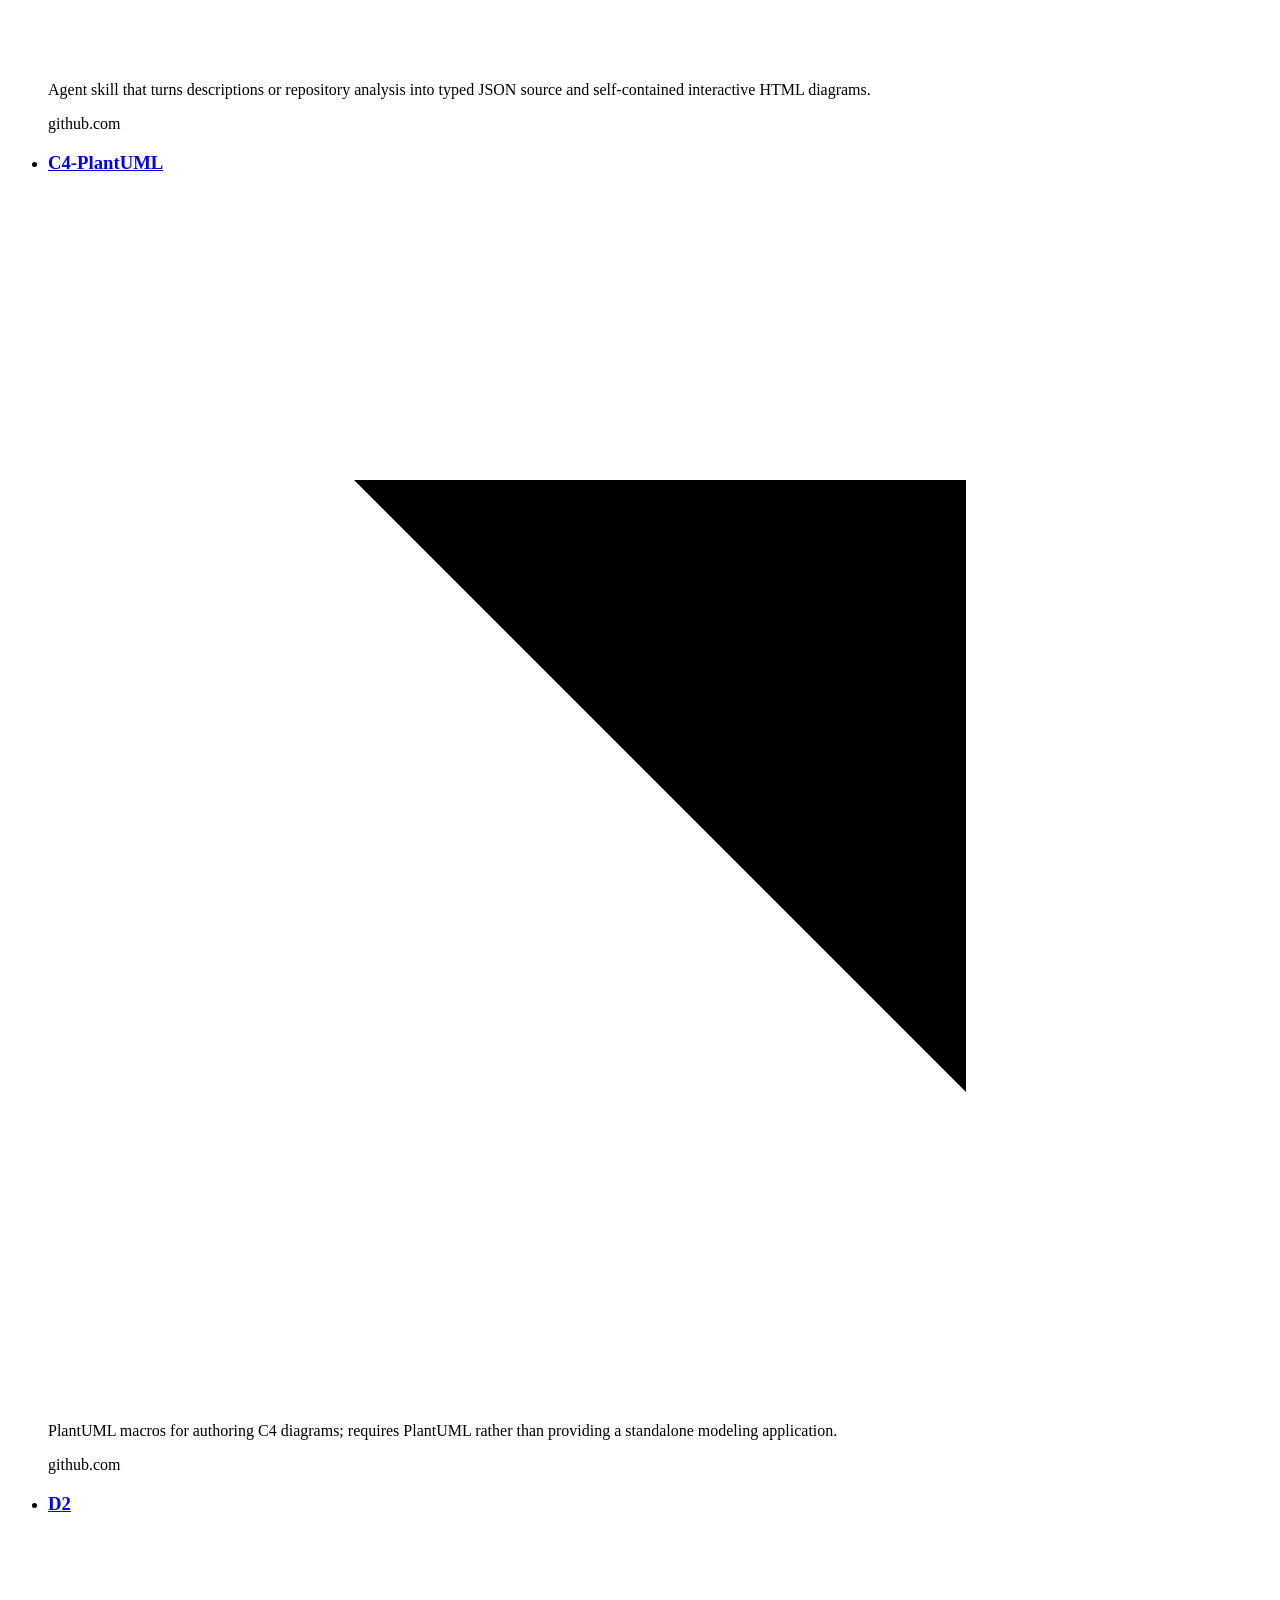
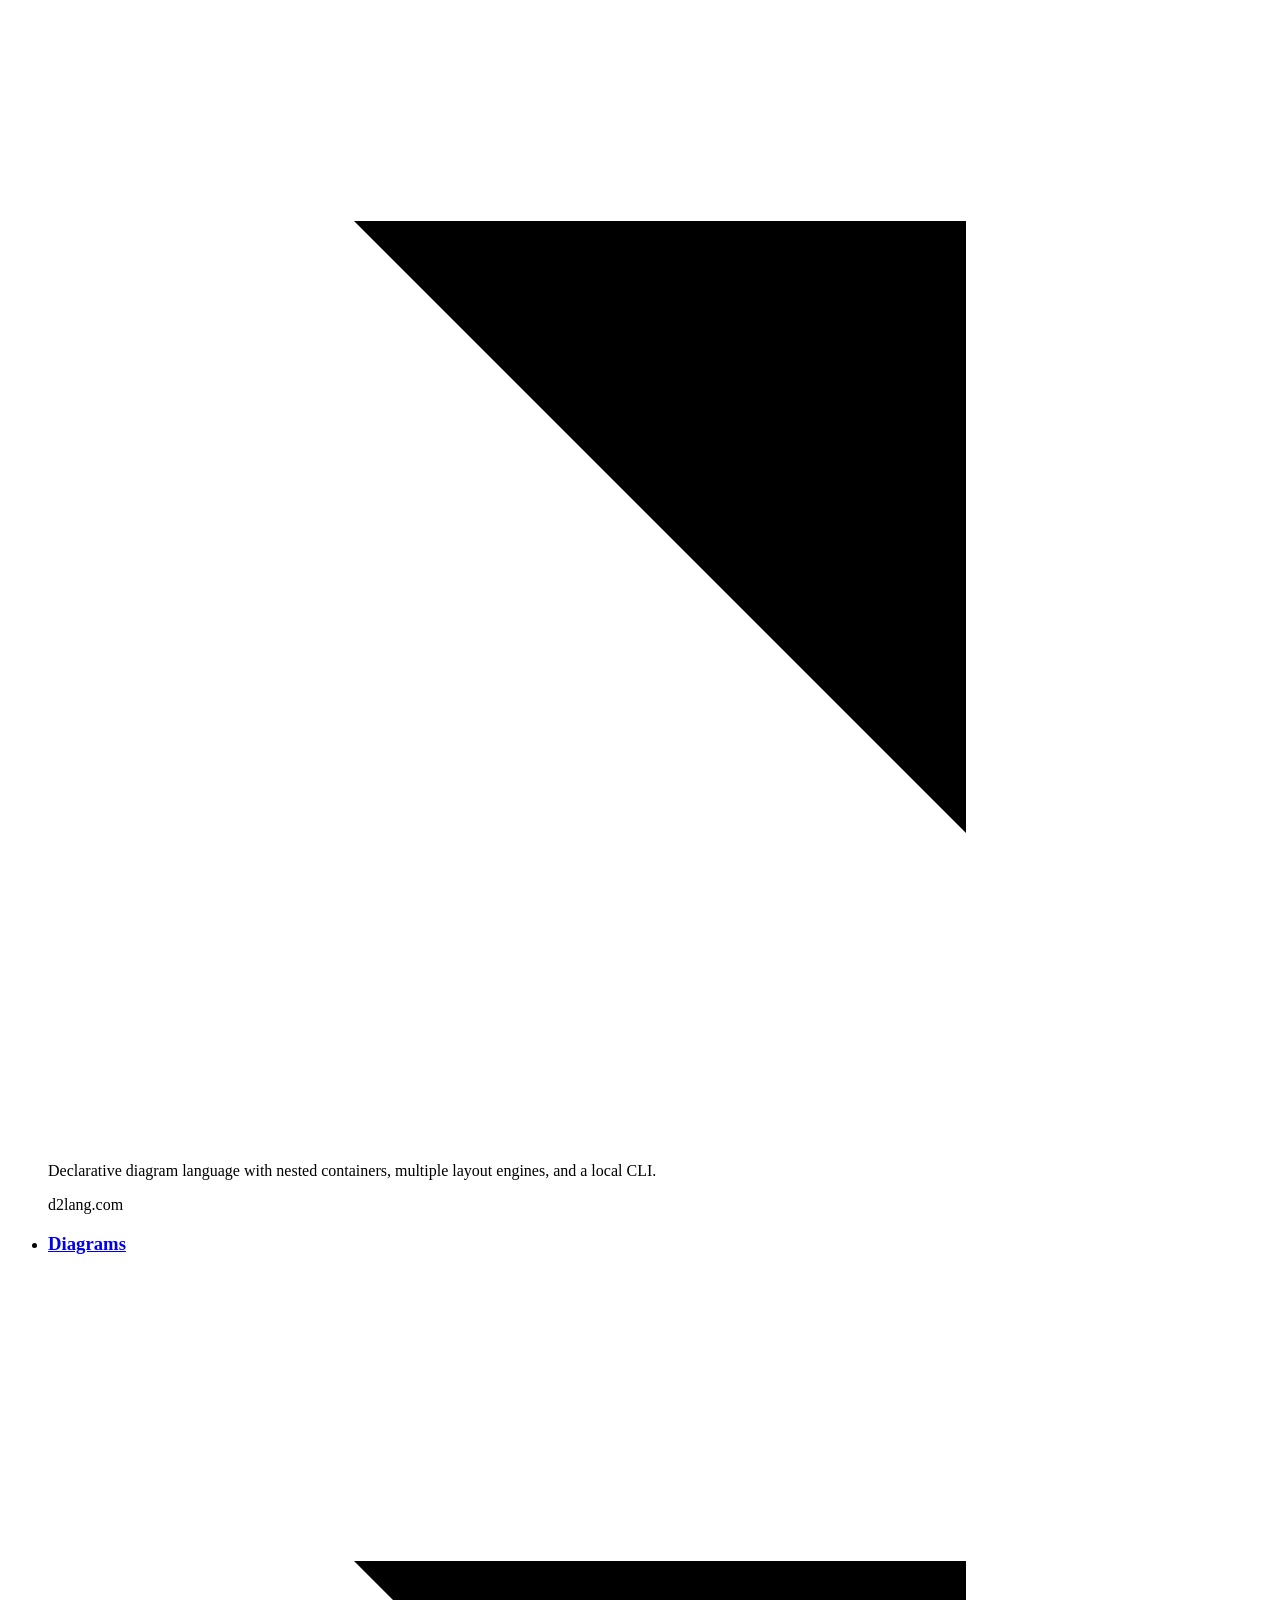
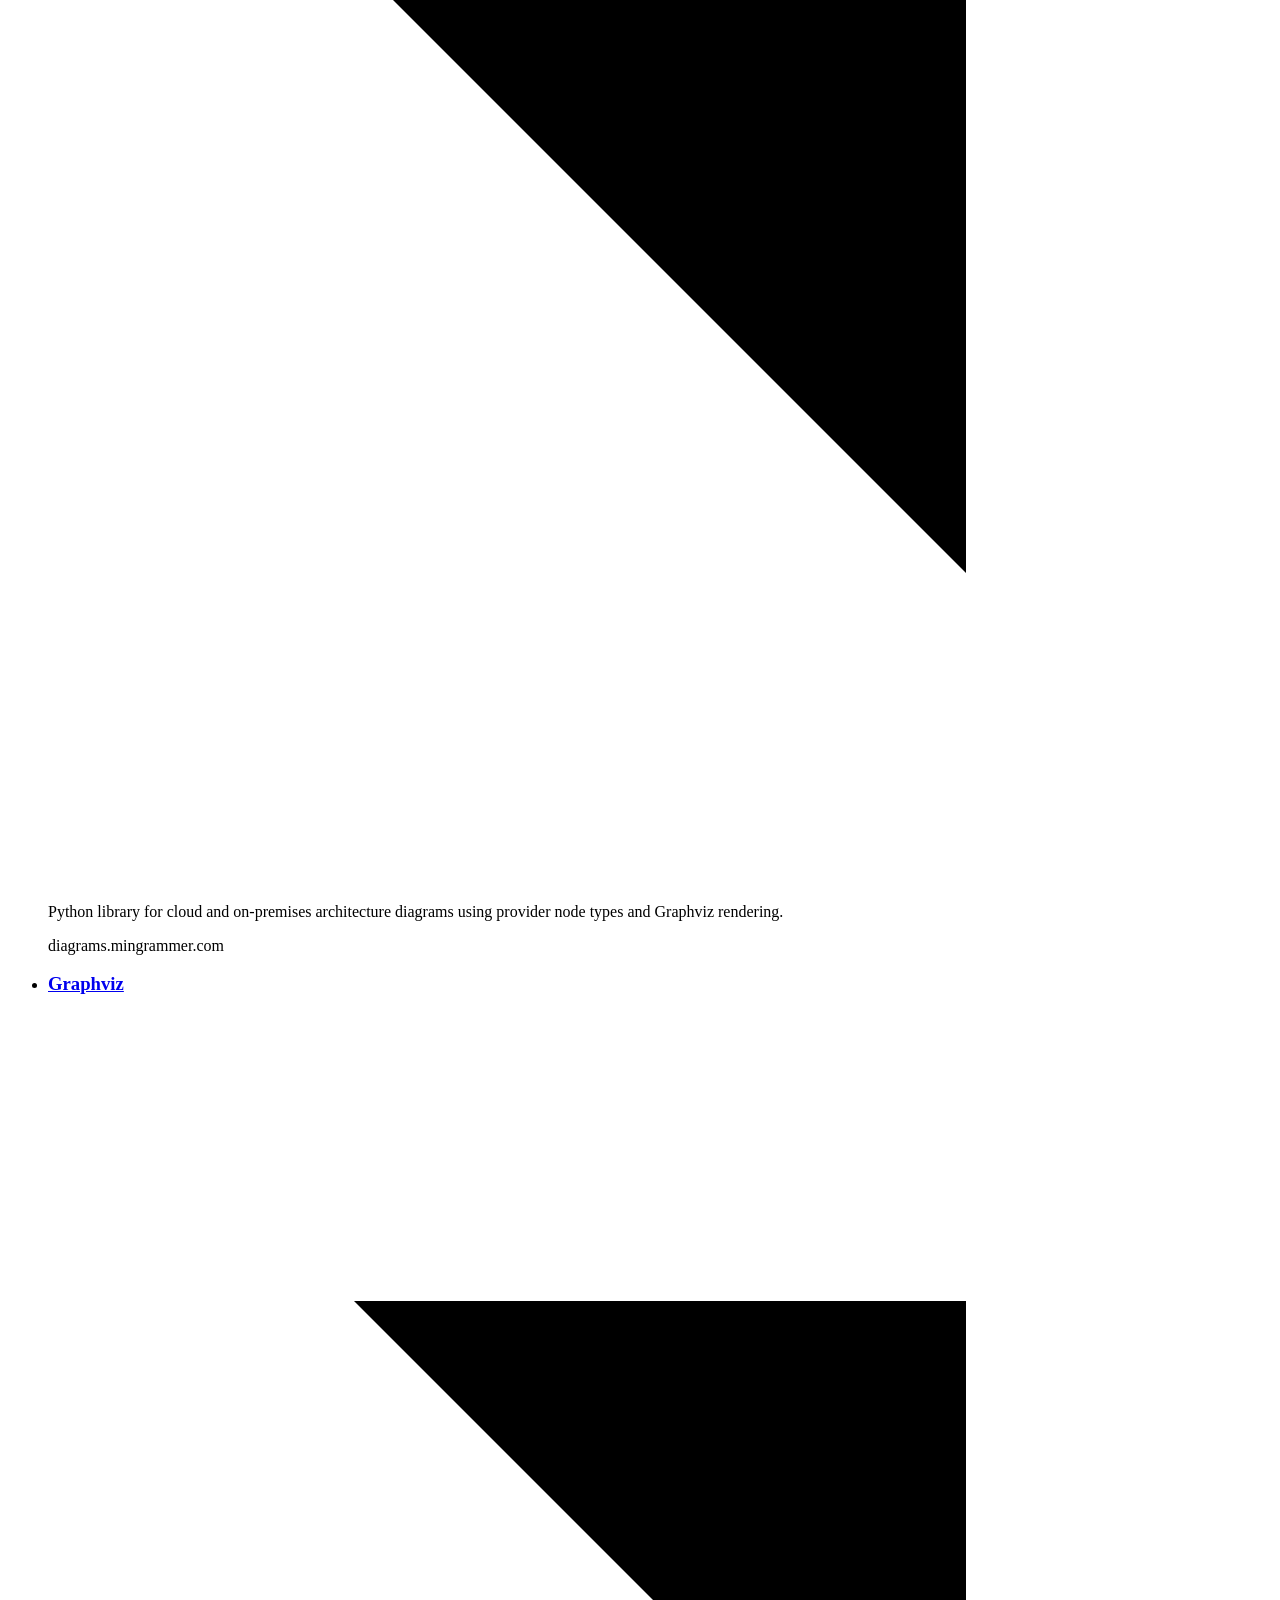
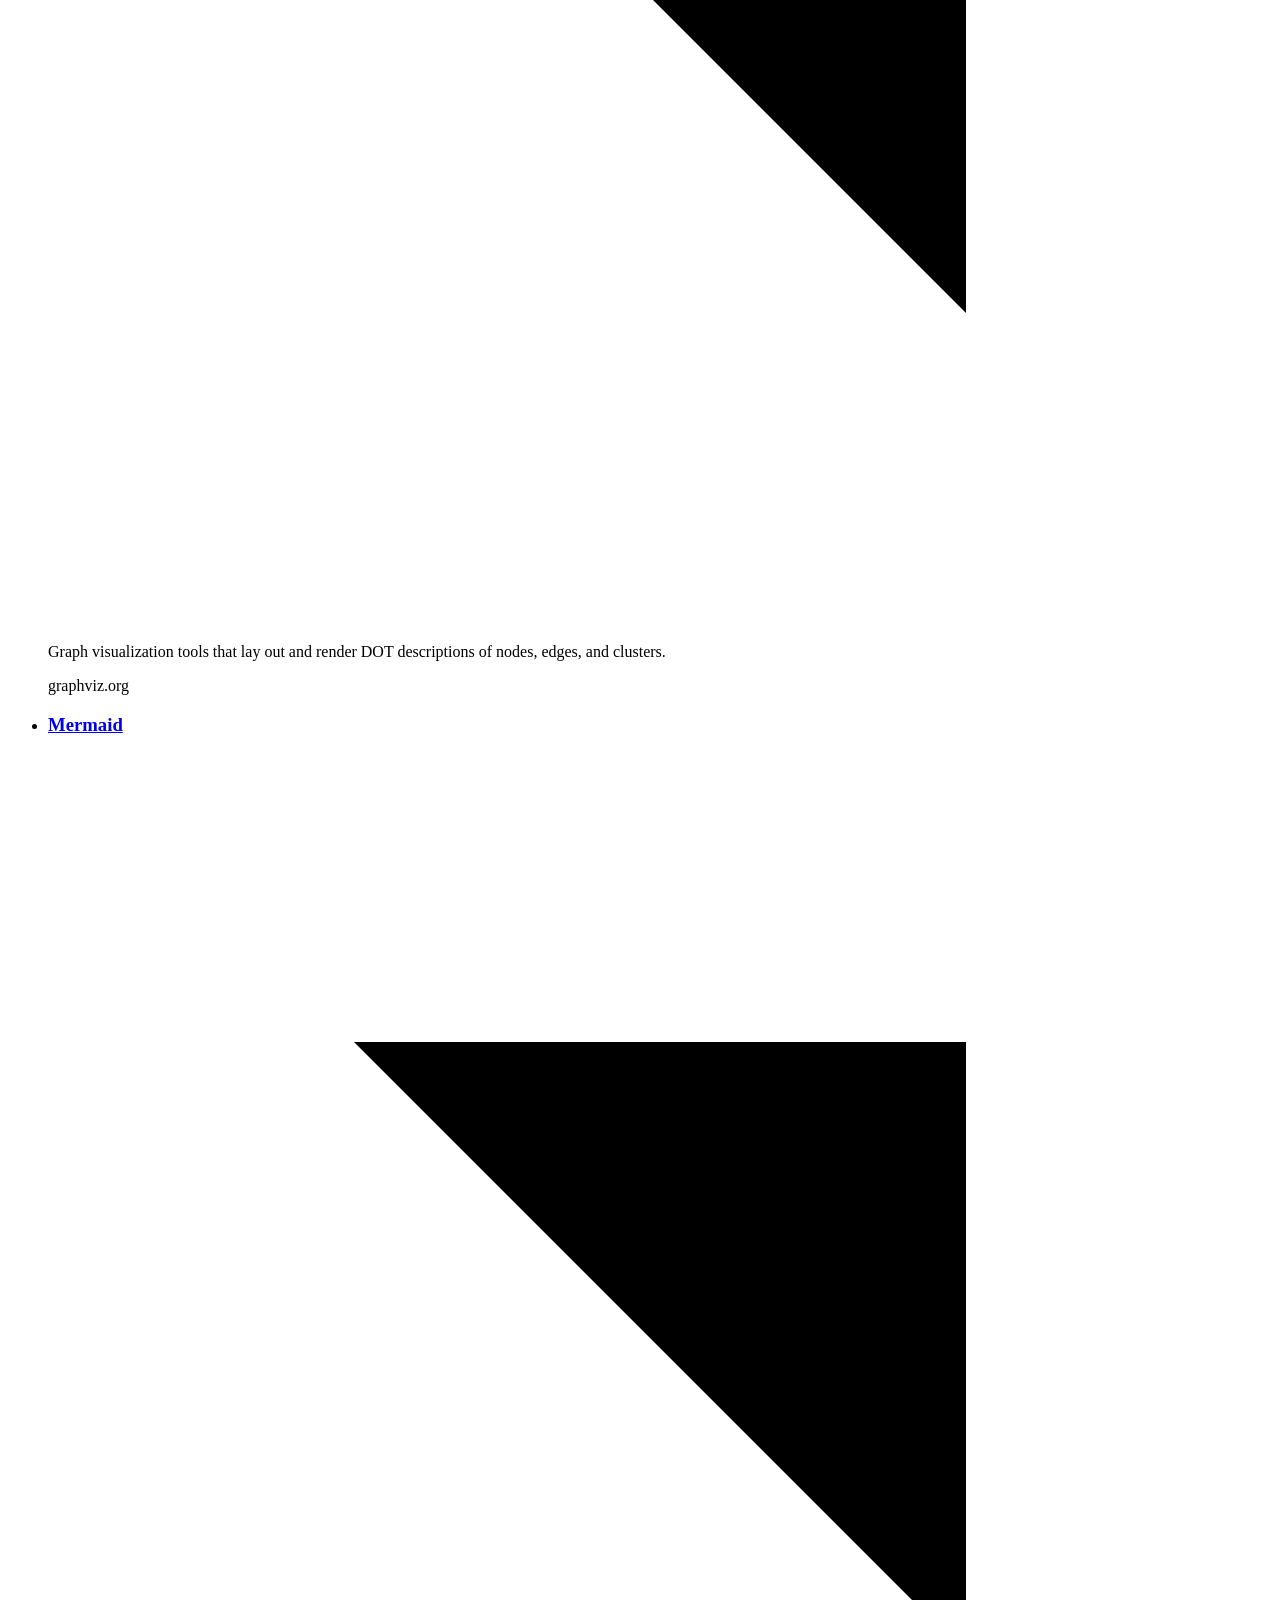
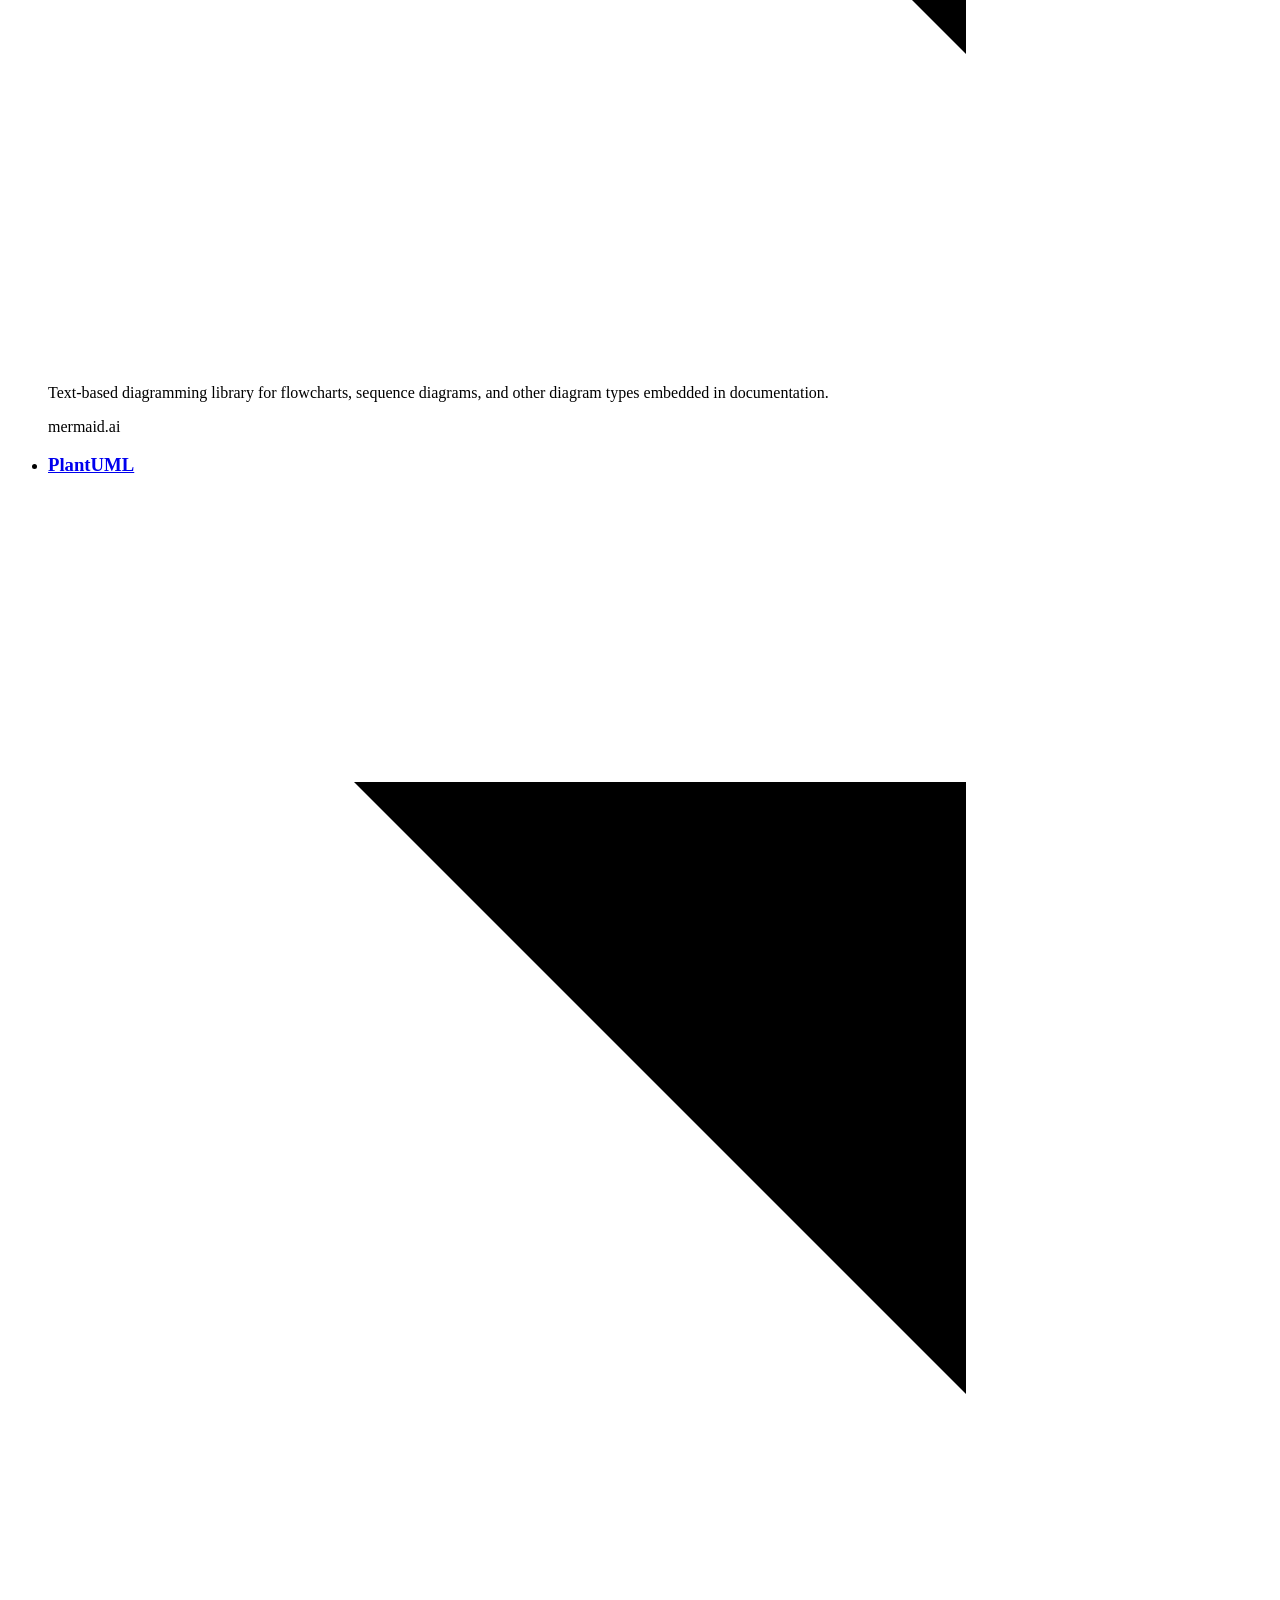
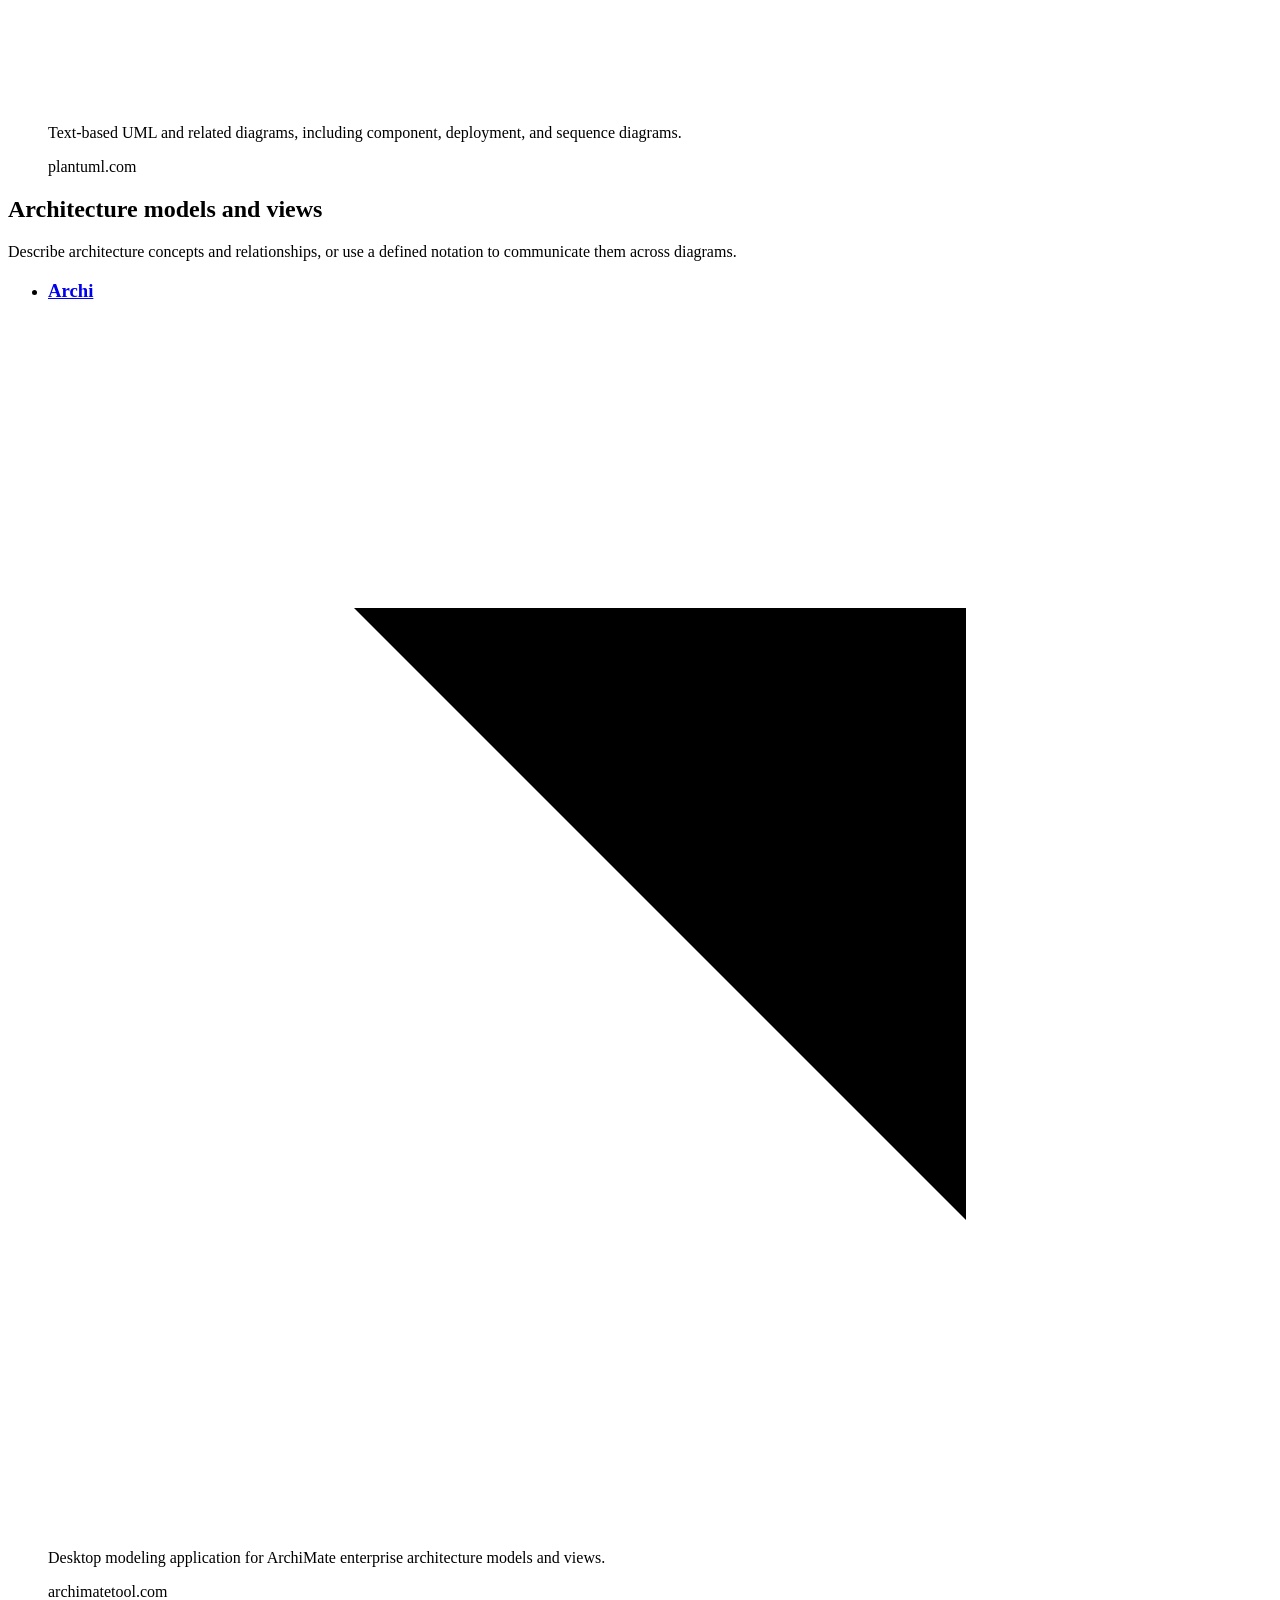
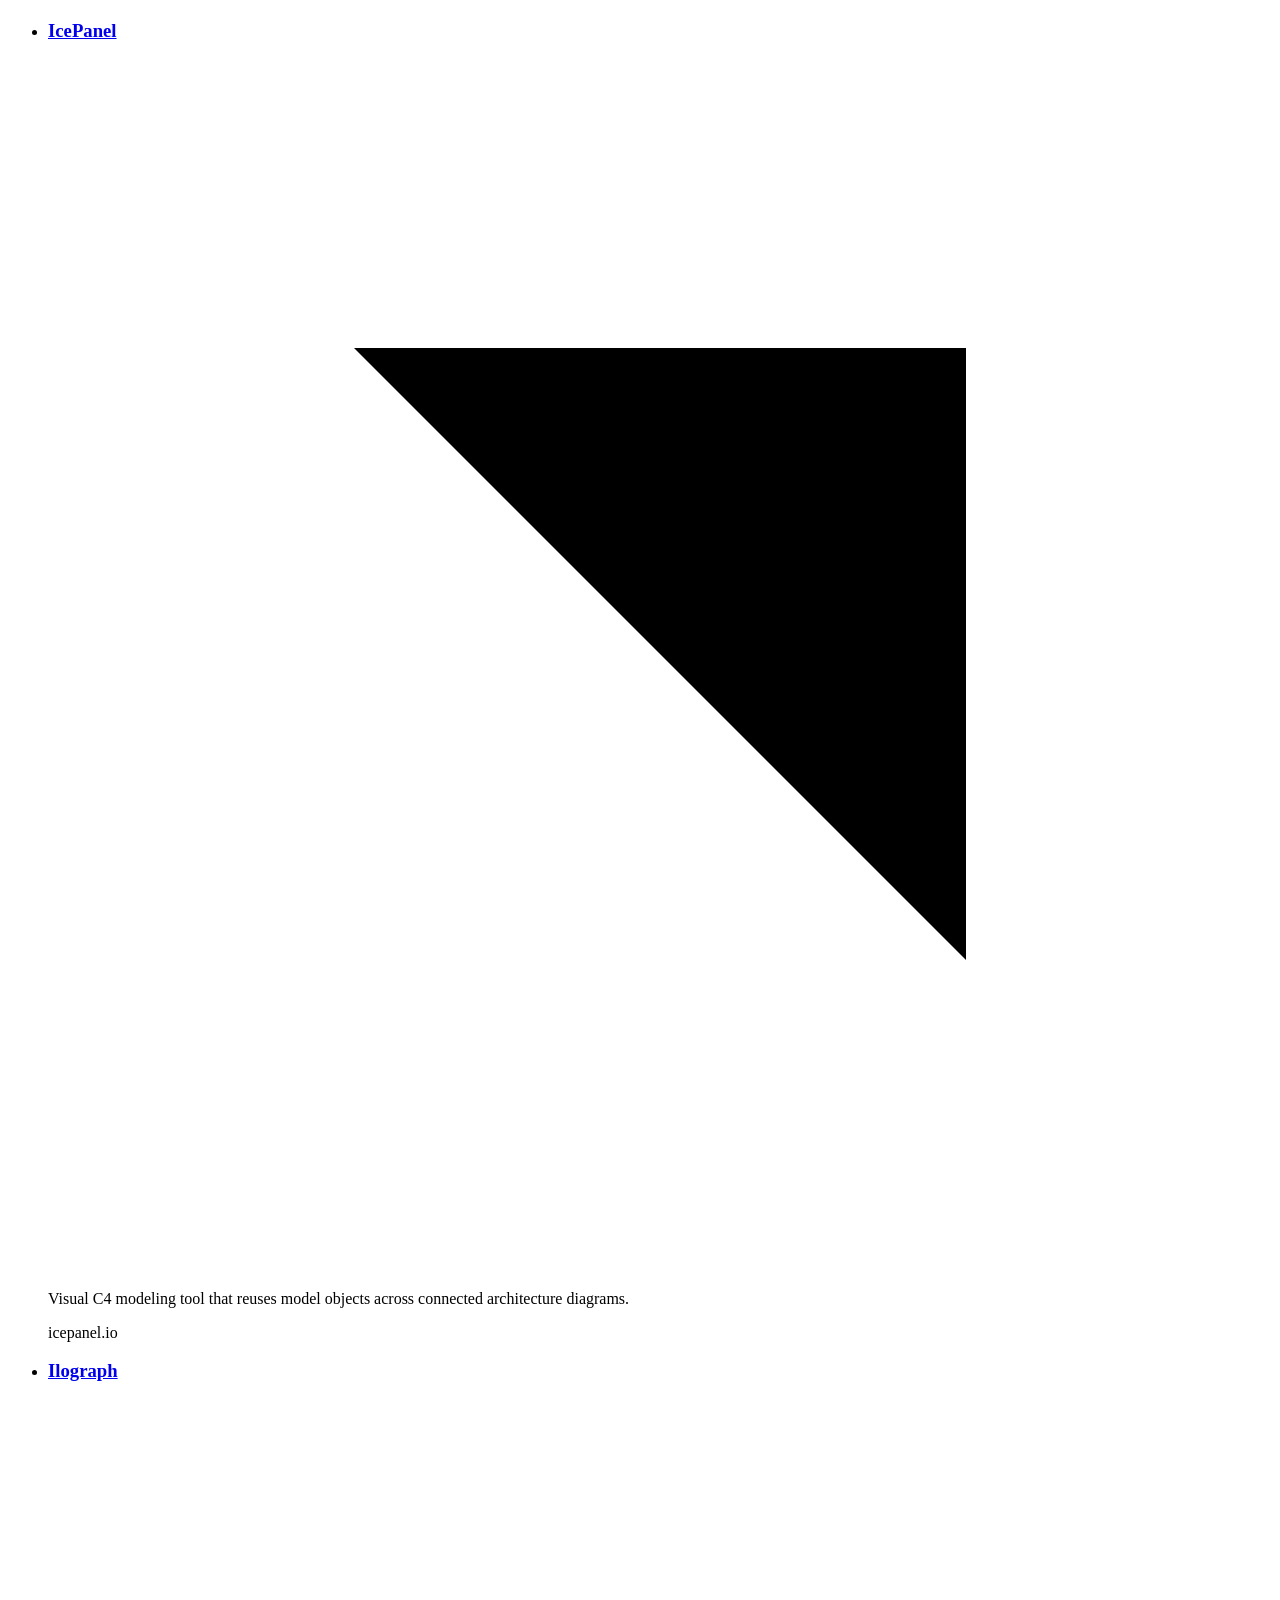
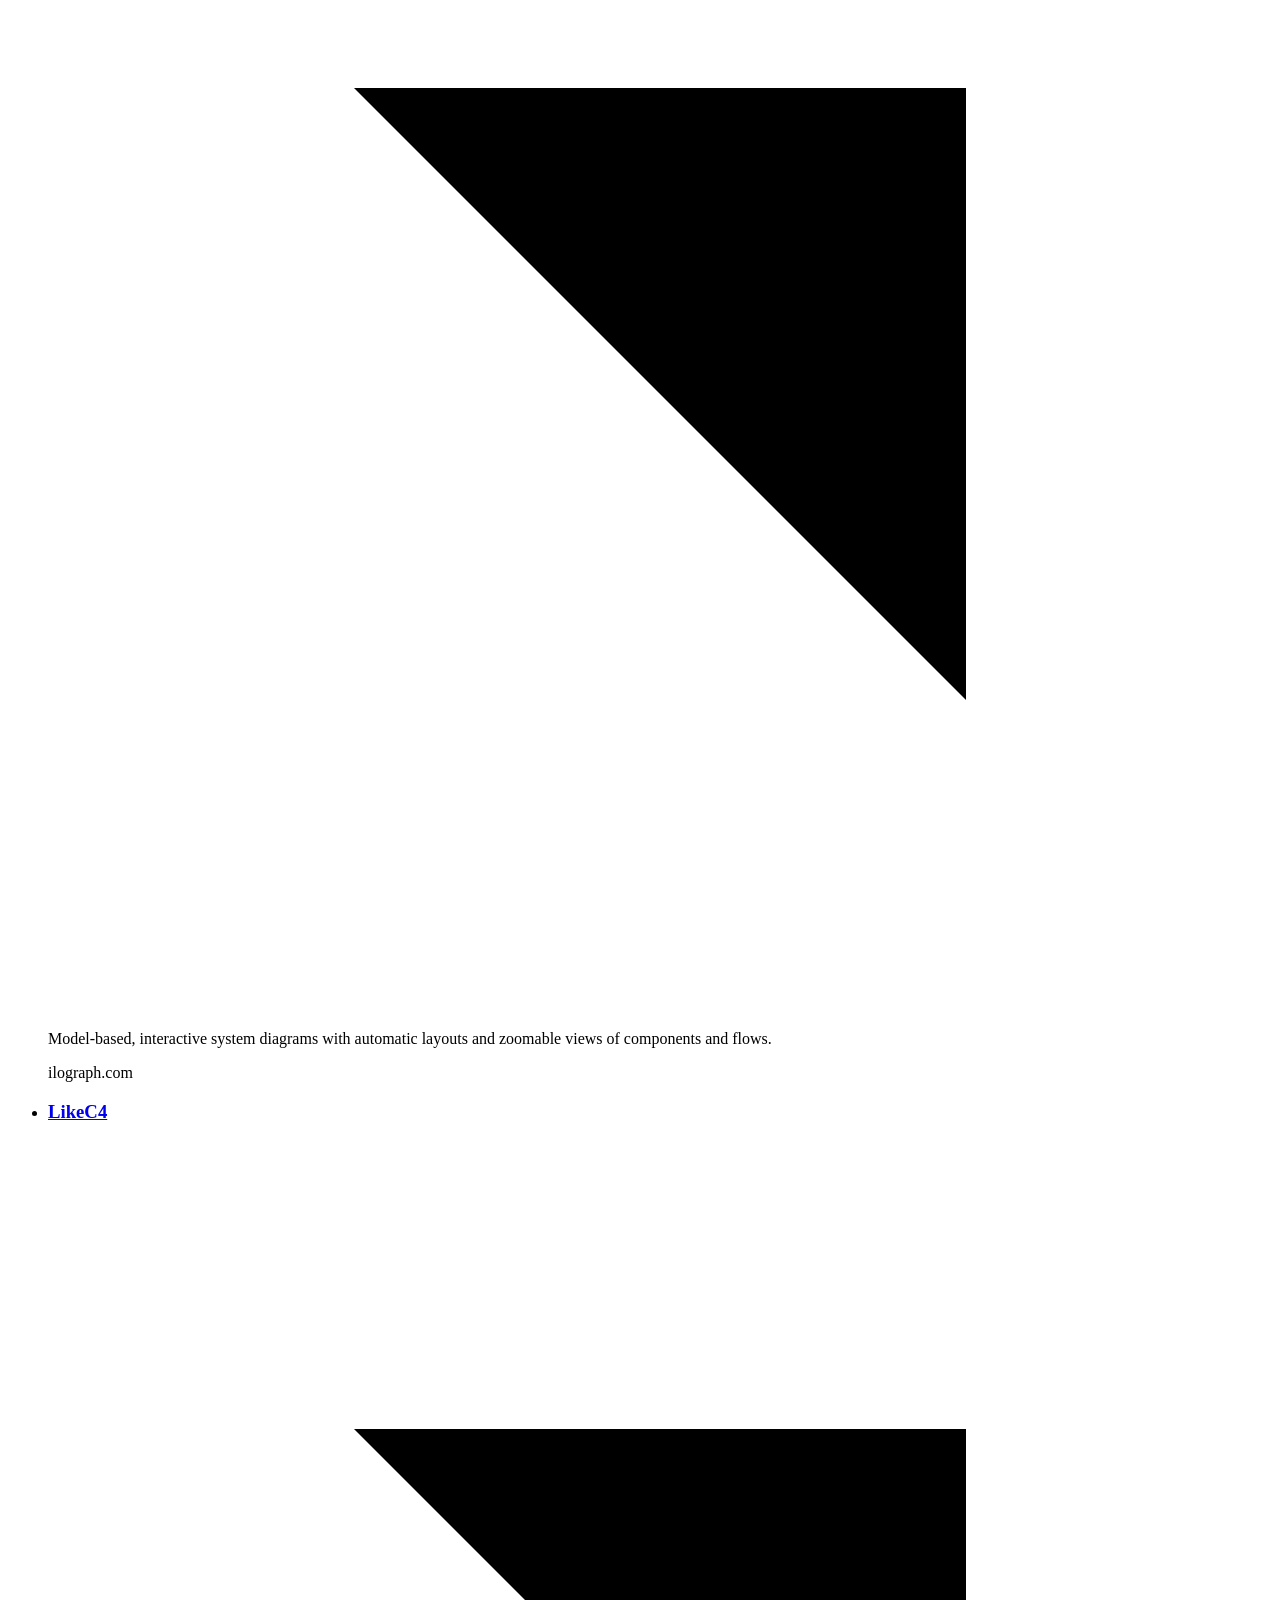
==== commit e1534122: "Add GouTu AI to visual editors Co-Authored-By: Claude Code <noreply@anthropic.com>" ====
--- a/site/index.html
+++ b/site/index.html
@@ -1,6 +1,6 @@
 <!doctype html><html lang="en"><head><meta charset="utf-8"><meta name="viewport" content="width=device-width,initial-scale=1"><meta name="description" content="A curated directory of software architecture diagram tools, modeling systems, renderers, and libraries."><title>Awesome Architecture Diagrams · Hudson Kit</title><link rel="icon" href="mark.svg" type="image/svg+xml"><link rel="stylesheet" href="style.css"><script src="app.js" defer></script></head><body>
 <a class="skip" href="#directory">Skip to directory</a><header class="masthead"><nav aria-label="Site"><a class="brand" href="https://hudsonkit.com"><img src="mark.svg" width="36" height="36" alt="">Hudson Kit</a><div><a href="https://github.com/hudsonkit/awesome-architecture-diagrams">Markdown on GitHub</a><a href="#field-guide">Field guide</a></div></nav><div class="intro"><h1>Architecture,<br>made visible.</h1><div><p>A directory of tools for drawing systems,<br class="wide-only"> describing relationships, and sharing how things work.</p><p class="intro-note">Awesome Architecture Diagrams</p></div></div></header>
-<div class="workspace"><aside><h2>Browse by workflow</h2><nav id="filters" aria-label="Directory categories"><button aria-pressed="true" data-filter="all">All resources <span>21</span></button><button aria-pressed="false" data-filter="diagrams-as-code">Diagrams as code <span>9</span></button><button aria-pressed="false" data-filter="architecture-models-and-views">Architecture models and views <span>5</span></button><button aria-pressed="false" data-filter="visual-editors">Visual editors <span>3</span></button><button aria-pressed="false" data-filter="rendering-services">Rendering services <span>1</span></button><button aria-pressed="false" data-filter="diagram-ui-and-layout-libraries">Diagram UI and layout libraries <span>2</span></button><button aria-pressed="false" data-filter="learning-resources">Learning resources <span>1</span></button></nav><p class="aside-note">Authoring tools, renderers, and libraries serve different jobs. Start with the part of the workflow you need.</p><a class="contribute" href="https://github.com/hudsonkit/awesome-architecture-diagrams/blob/main/CONTRIBUTING.md">Suggest a resource</a></aside>
-<main id="directory"><div class="search-row"><div><label for="search">Find a tool or capability</label><input id="search" type="search" placeholder="Try Python, C4, or React…" autocomplete="off"></div><button id="reset" hidden>Clear filters</button></div><div class="results-line"><p id="results" role="status" aria-live="polite">21 resources</p><span>Alphabetical within categories</span></div><div class="review-notice"><strong>Source review complete</strong><p>Descriptions checked against official sources on 27 September 2026 and reviewed in two independent research and validation rounds. Not a hands-on benchmark.</p></div><div id="empty" hidden><h2>No matching resources</h2><p>Try a broader term or clear your filters to browse the full directory.</p></div><section class="category" id="diagrams-as-code" data-category="diagrams-as-code"><header class="section-heading"><h2>Diagrams as code</h2><p>Author diagrams in text or a programming language, then render them for documentation or review.</p></header><ul class="entries"><li class="entry" data-search="arc typed typescript and json architecture diagrams with a react renderer, visual editor, and cli; a companion viewer provides lossy mermaid flowchart and state-diagram import."><h3><a href="https://github.com/arach/arc">ARC<svg aria-hidden="true" viewBox="0 0 24 24"><path d="M6 18 18 6M6 6h12v12"/></svg></a></h3><p>Typed TypeScript and JSON architecture diagrams with a React renderer, visual editor, and CLI; a companion viewer provides lossy Mermaid flowchart and state-diagram import.</p><span class="source">github.com</span></li><li class="entry" data-search="archify agent skill that turns descriptions or repository analysis into typed json source and self-contained interactive html diagrams."><h3><a href="https://github.com/tt-a1i/archify">Archify<svg aria-hidden="true" viewBox="0 0 24 24"><path d="M6 18 18 6M6 6h12v12"/></svg></a></h3><p>Agent skill that turns descriptions or repository analysis into typed JSON source and self-contained interactive HTML diagrams.</p><span class="source">github.com</span></li><li class="entry" data-search="c4-plantuml plantuml macros for authoring c4 diagrams; requires plantuml rather than providing a standalone modeling application."><h3><a href="https://github.com/plantuml-stdlib/C4-PlantUML">C4-PlantUML<svg aria-hidden="true" viewBox="0 0 24 24"><path d="M6 18 18 6M6 6h12v12"/></svg></a></h3><p>PlantUML macros for authoring C4 diagrams; requires PlantUML rather than providing a standalone modeling application.</p><span class="source">github.com</span></li><li class="entry" data-search="d2 declarative diagram language with nested containers, multiple layout engines, and a local cli."><h3><a href="https://d2lang.com/">D2<svg aria-hidden="true" viewBox="0 0 24 24"><path d="M6 18 18 6M6 6h12v12"/></svg></a></h3><p>Declarative diagram language with nested containers, multiple layout engines, and a local CLI.</p><span class="source">d2lang.com</span></li><li class="entry" data-search="diagrams python library for cloud and on-premises architecture diagrams using provider node types and graphviz rendering."><h3><a href="https://diagrams.mingrammer.com/">Diagrams<svg aria-hidden="true" viewBox="0 0 24 24"><path d="M6 18 18 6M6 6h12v12"/></svg></a></h3><p>Python library for cloud and on-premises architecture diagrams using provider node types and Graphviz rendering.</p><span class="source">diagrams.mingrammer.com</span></li><li class="entry" data-search="graphviz graph visualization tools that lay out and render dot descriptions of nodes, edges, and clusters."><h3><a href="https://graphviz.org/">Graphviz<svg aria-hidden="true" viewBox="0 0 24 24"><path d="M6 18 18 6M6 6h12v12"/></svg></a></h3><p>Graph visualization tools that lay out and render DOT descriptions of nodes, edges, and clusters.</p><span class="source">graphviz.org</span></li><li class="entry" data-search="mermaid text-based diagramming library for flowcharts, sequence diagrams, and other diagram types embedded in documentation."><h3><a href="https://mermaid.ai/open-source/intro/">Mermaid<svg aria-hidden="true" viewBox="0 0 24 24"><path d="M6 18 18 6M6 6h12v12"/></svg></a></h3><p>Text-based diagramming library for flowcharts, sequence diagrams, and other diagram types embedded in documentation.</p><span class="source">mermaid.ai</span></li><li class="entry" data-search="pastezap flowchart maker browser-based mermaid flowchart authoring with an add-step form, editable source, and svg/png export for documenting system relationships."><h3><a href="https://pastezap.com/tools/flowchart-maker/">PasteZap Flowchart Maker<svg aria-hidden="true" viewBox="0 0 24 24"><path d="M6 18 18 6M6 6h12v12"/></svg></a></h3><p>Browser-based Mermaid flowchart authoring with an add-step form, editable source, and SVG/PNG export for documenting system relationships.</p><span class="source">pastezap.com</span></li><li class="entry" data-search="plantuml text-based uml and related diagrams, including component, deployment, and sequence diagrams."><h3><a href="https://plantuml.com/">PlantUML<svg aria-hidden="true" viewBox="0 0 24 24"><path d="M6 18 18 6M6 6h12v12"/></svg></a></h3><p>Text-based UML and related diagrams, including component, deployment, and sequence diagrams.</p><span class="source">plantuml.com</span></li></ul></section><section class="category" id="architecture-models-and-views" data-category="architecture-models-and-views"><header class="section-heading"><h2>Architecture models and views</h2><p>Describe architecture concepts and relationships, or use a defined notation to communicate them across diagrams.</p></header><ul class="entries"><li class="entry" data-search="archi desktop modeling application for archimate enterprise architecture models and views."><h3><a href="https://www.archimatetool.com/">Archi<svg aria-hidden="true" viewBox="0 0 24 24"><path d="M6 18 18 6M6 6h12v12"/></svg></a></h3><p>Desktop modeling application for ArchiMate enterprise architecture models and views.</p><span class="source">archimatetool.com</span></li><li class="entry" data-search="icepanel visual c4 modeling tool that reuses model objects across connected architecture diagrams."><h3><a href="https://icepanel.io/">IcePanel<svg aria-hidden="true" viewBox="0 0 24 24"><path d="M6 18 18 6M6 6h12v12"/></svg></a></h3><p>Visual C4 modeling tool that reuses model objects across connected architecture diagrams.</p><span class="source">icepanel.io</span></li><li class="entry" data-search="ilograph model-based, interactive system diagrams with automatic layouts and zoomable views of components and flows."><h3><a href="https://www.ilograph.com/">Ilograph<svg aria-hidden="true" viewBox="0 0 24 24"><path d="M6 18 18 6M6 6h12v12"/></svg></a></h3><p>Model-based, interactive system diagrams with automatic layouts and zoomable views of components and flows.</p><span class="source">ilograph.com</span></li><li class="entry" data-search="likec4 architecture dsl that generates interactive views from a shared model and supports embedding diagrams in applications and documentation."><h3><a href="https://likec4.dev/">LikeC4<svg aria-hidden="true" viewBox="0 0 24 24"><path d="M6 18 18 6M6 6h12v12"/></svg></a></h3><p>Architecture DSL that generates interactive views from a shared model and supports embedding diagrams in applications and documentation.</p><span class="source">likec4.dev</span></li><li class="entry" data-search="structurizr c4 models as code using structurizr dsl to create multiple architecture views from one model."><h3><a href="https://docs.structurizr.com/">Structurizr<svg aria-hidden="true" viewBox="0 0 24 24"><path d="M6 18 18 6M6 6h12v12"/></svg></a></h3><p>C4 models as code using Structurizr DSL to create multiple architecture views from one model.</p><span class="source">docs.structurizr.com</span></li></ul></section><section class="category" id="visual-editors" data-category="visual-editors"><header class="section-heading"><h2>Visual editors</h2><p>Draw and arrange diagrams directly. General-purpose editors are included when they support software architecture sketching or documentation.</p></header><ul class="entries"><li class="entry" data-search="draw.io visual diagram editor, also available at app.diagrams.net, with uml, network, and infrastructure shape libraries."><h3><a href="https://www.drawio.com/">draw.io<svg aria-hidden="true" viewBox="0 0 24 24"><path d="M6 18 18 6M6 6h12v12"/></svg></a></h3><p>Visual diagram editor, also available at app.diagrams.net, with UML, network, and infrastructure shape libraries.</p><span class="source">drawio.com</span></li><li class="entry" data-search="eraser technical diagramming workspace with a visual canvas, diagram-as-code authoring, and ai-assisted diagram generation."><h3><a href="https://docs.eraser.io/what-is-eraser">Eraser<svg aria-hidden="true" viewBox="0 0 24 24"><path d="M6 18 18 6M6 6h12v12"/></svg></a></h3><p>Technical diagramming workspace with a visual canvas, diagram-as-code authoring, and AI-assisted diagram generation.</p><span class="source">docs.eraser.io</span></li><li class="entry" data-search="excalidraw open-source whiteboard with a hand-drawn style for sketching systems and collaborating on early designs."><h3><a href="https://github.com/excalidraw/excalidraw">Excalidraw<svg aria-hidden="true" viewBox="0 0 24 24"><path d="M6 18 18 6M6 6h12v12"/></svg></a></h3><p>Open-source whiteboard with a hand-drawn style for sketching systems and collaborating on early designs.</p><span class="source">github.com</span></li></ul></section><section class="category" id="rendering-services" data-category="rendering-services"><header class="section-heading"><h2>Rendering services</h2><p>Convert existing diagram source into images through an API; the source language still defines the diagram.</p></header><ul class="entries"><li class="entry" data-search="kroki unified http rendering api for languages and tools including graphviz, mermaid, plantuml, and d2."><h3><a href="https://kroki.io/">Kroki<svg aria-hidden="true" viewBox="0 0 24 24"><path d="M6 18 18 6M6 6h12v12"/></svg></a></h3><p>Unified HTTP rendering API for languages and tools including Graphviz, Mermaid, PlantUML, and D2.</p><span class="source">kroki.io</span></li></ul></section><section class="category" id="diagram-ui-and-layout-libraries" data-category="diagram-ui-and-layout-libraries"><header class="section-heading"><h2>Diagram UI and layout libraries</h2><p>Building blocks for custom editors and viewers. These require application development.</p></header><ul class="entries"><li class="entry" data-search="elk.js javascript graph layout algorithms that compute element positions and edge routes. rendering and interaction are supplied by the consuming application."><h3><a href="https://github.com/kieler/elkjs">ELK.js<svg aria-hidden="true" viewBox="0 0 24 24"><path d="M6 18 18 6M6 6h12v12"/></svg></a></h3><p>JavaScript graph layout algorithms that compute element positions and edge routes. Rendering and interaction are supplied by the consuming application.</p><span class="source">github.com</span></li><li class="entry" data-search="react flow react components for interactive node-and-edge editors and viewers, with customizable nodes and edges; applications supply layout separately."><h3><a href="https://reactflow.dev/">React Flow<svg aria-hidden="true" viewBox="0 0 24 24"><path d="M6 18 18 6M6 6h12v12"/></svg></a></h3><p>React components for interactive node-and-edge editors and viewers, with customizable nodes and edges; applications supply layout separately.</p><span class="source">reactflow.dev</span></li></ul></section><section class="category" id="learning-resources" data-category="learning-resources"><header class="section-heading"><h2>Learning resources</h2><p>Methods and notation for communicating software architecture across levels of detail.</p></header><ul class="entries"><li class="entry" data-search="c4 model a framework for describing software architecture through system context, container, component, and code diagrams."><h3><a href="https://c4model.com/">C4 model<svg aria-hidden="true" viewBox="0 0 24 24"><path d="M6 18 18 6M6 6h12v12"/></svg></a></h3><p>A framework for describing software architecture through system context, container, component, and code diagrams.</p><span class="source">c4model.com</span></li></ul></section>
+<div class="workspace"><aside><h2>Browse by workflow</h2><nav id="filters" aria-label="Directory categories"><button aria-pressed="true" data-filter="all">All resources <span>21</span></button><button aria-pressed="false" data-filter="diagrams-as-code">Diagrams as code <span>8</span></button><button aria-pressed="false" data-filter="architecture-models-and-views">Architecture models and views <span>5</span></button><button aria-pressed="false" data-filter="visual-editors">Visual editors <span>4</span></button><button aria-pressed="false" data-filter="rendering-services">Rendering services <span>1</span></button><button aria-pressed="false" data-filter="diagram-ui-and-layout-libraries">Diagram UI and layout libraries <span>2</span></button><button aria-pressed="false" data-filter="learning-resources">Learning resources <span>1</span></button></nav><p class="aside-note">Authoring tools, renderers, and libraries serve different jobs. Start with the part of the workflow you need.</p><a class="contribute" href="https://github.com/hudsonkit/awesome-architecture-diagrams/blob/main/CONTRIBUTING.md">Suggest a resource</a></aside>
+<main id="directory"><div class="search-row"><div><label for="search">Find a tool or capability</label><input id="search" type="search" placeholder="Try Python, C4, or React…" autocomplete="off"></div><button id="reset" hidden>Clear filters</button></div><div class="results-line"><p id="results" role="status" aria-live="polite">21 resources</p><span>Alphabetical within categories</span></div><div class="review-notice"><strong>Source review complete</strong><p>Descriptions checked against official sources on 27 September 2026 and reviewed in two independent research and validation rounds. Not a hands-on benchmark.</p></div><div id="empty" hidden><h2>No matching resources</h2><p>Try a broader term or clear your filters to browse the full directory.</p></div><section class="category" id="diagrams-as-code" data-category="diagrams-as-code"><header class="section-heading"><h2>Diagrams as code</h2><p>Author diagrams in text or a programming language, then render them for documentation or review.</p></header><ul class="entries"><li class="entry" data-search="arc typed typescript and json architecture diagrams with a react renderer, visual editor, and cli; a companion viewer provides lossy mermaid flowchart and state-diagram import."><h3><a href="https://github.com/arach/arc">ARC<svg aria-hidden="true" viewBox="0 0 24 24"><path d="M6 18 18 6M6 6h12v12"/></svg></a></h3><p>Typed TypeScript and JSON architecture diagrams with a React renderer, visual editor, and CLI; a companion viewer provides lossy Mermaid flowchart and state-diagram import.</p><span class="source">github.com</span></li><li class="entry" data-search="archify agent skill that turns descriptions or repository analysis into typed json source and self-contained interactive html diagrams."><h3><a href="https://github.com/tt-a1i/archify">Archify<svg aria-hidden="true" viewBox="0 0 24 24"><path d="M6 18 18 6M6 6h12v12"/></svg></a></h3><p>Agent skill that turns descriptions or repository analysis into typed JSON source and self-contained interactive HTML diagrams.</p><span class="source">github.com</span></li><li class="entry" data-search="c4-plantuml plantuml macros for authoring c4 diagrams; requires plantuml rather than providing a standalone modeling application."><h3><a href="https://github.com/plantuml-stdlib/C4-PlantUML">C4-PlantUML<svg aria-hidden="true" viewBox="0 0 24 24"><path d="M6 18 18 6M6 6h12v12"/></svg></a></h3><p>PlantUML macros for authoring C4 diagrams; requires PlantUML rather than providing a standalone modeling application.</p><span class="source">github.com</span></li><li class="entry" data-search="d2 declarative diagram language with nested containers, multiple layout engines, and a local cli."><h3><a href="https://d2lang.com/">D2<svg aria-hidden="true" viewBox="0 0 24 24"><path d="M6 18 18 6M6 6h12v12"/></svg></a></h3><p>Declarative diagram language with nested containers, multiple layout engines, and a local CLI.</p><span class="source">d2lang.com</span></li><li class="entry" data-search="diagrams python library for cloud and on-premises architecture diagrams using provider node types and graphviz rendering."><h3><a href="https://diagrams.mingrammer.com/">Diagrams<svg aria-hidden="true" viewBox="0 0 24 24"><path d="M6 18 18 6M6 6h12v12"/></svg></a></h3><p>Python library for cloud and on-premises architecture diagrams using provider node types and Graphviz rendering.</p><span class="source">diagrams.mingrammer.com</span></li><li class="entry" data-search="graphviz graph visualization tools that lay out and render dot descriptions of nodes, edges, and clusters."><h3><a href="https://graphviz.org/">Graphviz<svg aria-hidden="true" viewBox="0 0 24 24"><path d="M6 18 18 6M6 6h12v12"/></svg></a></h3><p>Graph visualization tools that lay out and render DOT descriptions of nodes, edges, and clusters.</p><span class="source">graphviz.org</span></li><li class="entry" data-search="mermaid text-based diagramming library for flowcharts, sequence diagrams, and other diagram types embedded in documentation."><h3><a href="https://mermaid.ai/open-source/intro/">Mermaid<svg aria-hidden="true" viewBox="0 0 24 24"><path d="M6 18 18 6M6 6h12v12"/></svg></a></h3><p>Text-based diagramming library for flowcharts, sequence diagrams, and other diagram types embedded in documentation.</p><span class="source">mermaid.ai</span></li><li class="entry" data-search="plantuml text-based uml and related diagrams, including component, deployment, and sequence diagrams."><h3><a href="https://plantuml.com/">PlantUML<svg aria-hidden="true" viewBox="0 0 24 24"><path d="M6 18 18 6M6 6h12v12"/></svg></a></h3><p>Text-based UML and related diagrams, including component, deployment, and sequence diagrams.</p><span class="source">plantuml.com</span></li></ul></section><section class="category" id="architecture-models-and-views" data-category="architecture-models-and-views"><header class="section-heading"><h2>Architecture models and views</h2><p>Describe architecture concepts and relationships, or use a defined notation to communicate them across diagrams.</p></header><ul class="entries"><li class="entry" data-search="archi desktop modeling application for archimate enterprise architecture models and views."><h3><a href="https://www.archimatetool.com/">Archi<svg aria-hidden="true" viewBox="0 0 24 24"><path d="M6 18 18 6M6 6h12v12"/></svg></a></h3><p>Desktop modeling application for ArchiMate enterprise architecture models and views.</p><span class="source">archimatetool.com</span></li><li class="entry" data-search="icepanel visual c4 modeling tool that reuses model objects across connected architecture diagrams."><h3><a href="https://icepanel.io/">IcePanel<svg aria-hidden="true" viewBox="0 0 24 24"><path d="M6 18 18 6M6 6h12v12"/></svg></a></h3><p>Visual C4 modeling tool that reuses model objects across connected architecture diagrams.</p><span class="source">icepanel.io</span></li><li class="entry" data-search="ilograph model-based, interactive system diagrams with automatic layouts and zoomable views of components and flows."><h3><a href="https://www.ilograph.com/">Ilograph<svg aria-hidden="true" viewBox="0 0 24 24"><path d="M6 18 18 6M6 6h12v12"/></svg></a></h3><p>Model-based, interactive system diagrams with automatic layouts and zoomable views of components and flows.</p><span class="source">ilograph.com</span></li><li class="entry" data-search="likec4 architecture dsl that generates interactive views from a shared model and supports embedding diagrams in applications and documentation."><h3><a href="https://likec4.dev/">LikeC4<svg aria-hidden="true" viewBox="0 0 24 24"><path d="M6 18 18 6M6 6h12v12"/></svg></a></h3><p>Architecture DSL that generates interactive views from a shared model and supports embedding diagrams in applications and documentation.</p><span class="source">likec4.dev</span></li><li class="entry" data-search="structurizr c4 models as code using structurizr dsl to create multiple architecture views from one model."><h3><a href="https://docs.structurizr.com/">Structurizr<svg aria-hidden="true" viewBox="0 0 24 24"><path d="M6 18 18 6M6 6h12v12"/></svg></a></h3><p>C4 models as code using Structurizr DSL to create multiple architecture views from one model.</p><span class="source">docs.structurizr.com</span></li></ul></section><section class="category" id="visual-editors" data-category="visual-editors"><header class="section-heading"><h2>Visual editors</h2><p>Draw and arrange diagrams directly. General-purpose editors are included when they support software architecture sketching or documentation.</p></header><ul class="entries"><li class="entry" data-search="draw.io visual diagram editor, also available at app.diagrams.net, with uml, network, and infrastructure shape libraries."><h3><a href="https://www.drawio.com/">draw.io<svg aria-hidden="true" viewBox="0 0 24 24"><path d="M6 18 18 6M6 6h12v12"/></svg></a></h3><p>Visual diagram editor, also available at app.diagrams.net, with UML, network, and infrastructure shape libraries.</p><span class="source">drawio.com</span></li><li class="entry" data-search="eraser technical diagramming workspace with a visual canvas, diagram-as-code authoring, and ai-assisted diagram generation."><h3><a href="https://docs.eraser.io/what-is-eraser">Eraser<svg aria-hidden="true" viewBox="0 0 24 24"><path d="M6 18 18 6M6 6h12v12"/></svg></a></h3><p>Technical diagramming workspace with a visual canvas, diagram-as-code authoring, and AI-assisted diagram generation.</p><span class="source">docs.eraser.io</span></li><li class="entry" data-search="excalidraw open-source whiteboard with a hand-drawn style for sketching systems and collaborating on early designs."><h3><a href="https://github.com/excalidraw/excalidraw">Excalidraw<svg aria-hidden="true" viewBox="0 0 24 24"><path d="M6 18 18 6M6 6h12v12"/></svg></a></h3><p>Open-source whiteboard with a hand-drawn style for sketching systems and collaborating on early designs.</p><span class="source">github.com</span></li><li class="entry" data-search="goutu ai ai-assisted visual diagram editor built on excalidraw that generates editable architecture, sequence, topology, er, and flowchart diagrams with png, svg, and .excalidraw export."><h3><a href="https://draw.lzkz.top/">GouTu AI<svg aria-hidden="true" viewBox="0 0 24 24"><path d="M6 18 18 6M6 6h12v12"/></svg></a></h3><p>AI-assisted visual diagram editor built on Excalidraw that generates editable architecture, sequence, topology, ER, and flowchart diagrams with PNG, SVG, and .excalidraw export.</p><span class="source">draw.lzkz.top</span></li></ul></section><section class="category" id="rendering-services" data-category="rendering-services"><header class="section-heading"><h2>Rendering services</h2><p>Convert existing diagram source into images through an API; the source language still defines the diagram.</p></header><ul class="entries"><li class="entry" data-search="kroki unified http rendering api for languages and tools including graphviz, mermaid, plantuml, and d2."><h3><a href="https://kroki.io/">Kroki<svg aria-hidden="true" viewBox="0 0 24 24"><path d="M6 18 18 6M6 6h12v12"/></svg></a></h3><p>Unified HTTP rendering API for languages and tools including Graphviz, Mermaid, PlantUML, and D2.</p><span class="source">kroki.io</span></li></ul></section><section class="category" id="diagram-ui-and-layout-libraries" data-category="diagram-ui-and-layout-libraries"><header class="section-heading"><h2>Diagram UI and layout libraries</h2><p>Building blocks for custom editors and viewers. These require application development.</p></header><ul class="entries"><li class="entry" data-search="elk.js javascript graph layout algorithms that compute element positions and edge routes. rendering and interaction are supplied by the consuming application."><h3><a href="https://github.com/kieler/elkjs">ELK.js<svg aria-hidden="true" viewBox="0 0 24 24"><path d="M6 18 18 6M6 6h12v12"/></svg></a></h3><p>JavaScript graph layout algorithms that compute element positions and edge routes. Rendering and interaction are supplied by the consuming application.</p><span class="source">github.com</span></li><li class="entry" data-search="react flow react components for interactive node-and-edge editors and viewers, with customizable nodes and edges; applications supply layout separately."><h3><a href="https://reactflow.dev/">React Flow<svg aria-hidden="true" viewBox="0 0 24 24"><path d="M6 18 18 6M6 6h12v12"/></svg></a></h3><p>React components for interactive node-and-edge editors and viewers, with customizable nodes and edges; applications supply layout separately.</p><span class="source">reactflow.dev</span></li></ul></section><section class="category" id="learning-resources" data-category="learning-resources"><header class="section-heading"><h2>Learning resources</h2><p>Methods and notation for communicating software architecture across levels of detail.</p></header><ul class="entries"><li class="entry" data-search="c4 model a framework for describing software architecture through system context, container, component, and code diagrams."><h3><a href="https://c4model.com/">C4 model<svg aria-hidden="true" viewBox="0 0 24 24"><path d="M6 18 18 6M6 6h12v12"/></svg></a></h3><p>A framework for describing software architecture through system context, container, component, and code diagrams.</p><span class="source">c4model.com</span></li></ul></section>
 <section class="field-guide" id="field-guide"><h2>One architecture. Different tools.</h2><p>A hands-on Linux guide will compare the same system across freely installable diagram tools, with native source, exact versions and commands, rendered output, and failures retained.</p><p class="pending">Planned for a later phase — trials are deferred, and no hands-on results are published here.</p></section>
 <footer><p>Curated by <a href="https://github.com/hudsonkit">Hudson Kit</a>. ARC is developed by the same maintainer. The same inclusion criteria apply to every entry. Placement is not a ranking.</p><p>This directory describes documented capabilities; it is not a hands-on benchmark. List content: <a href="https://creativecommons.org/publicdomain/zero/1.0/">CC0 1.0</a>. Linked projects keep their own licenses.</p></footer></main></div></body></html>
